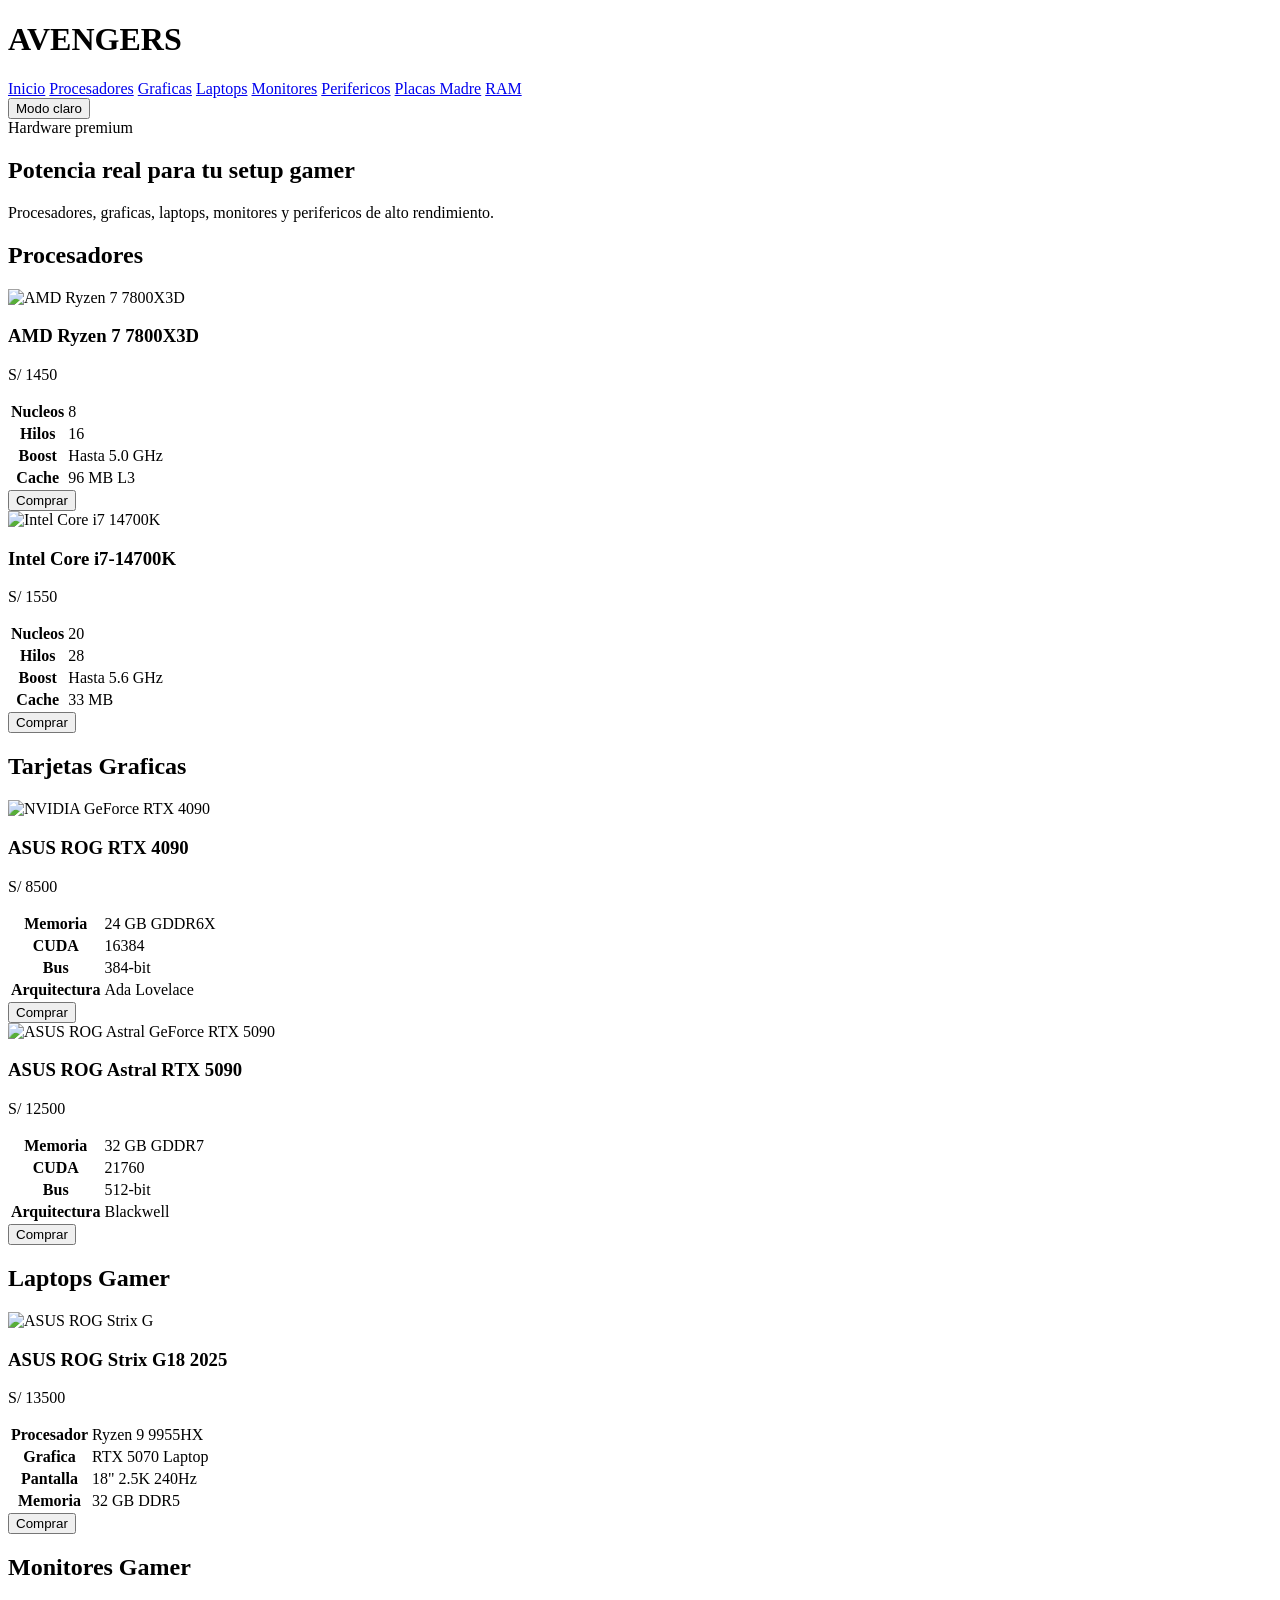
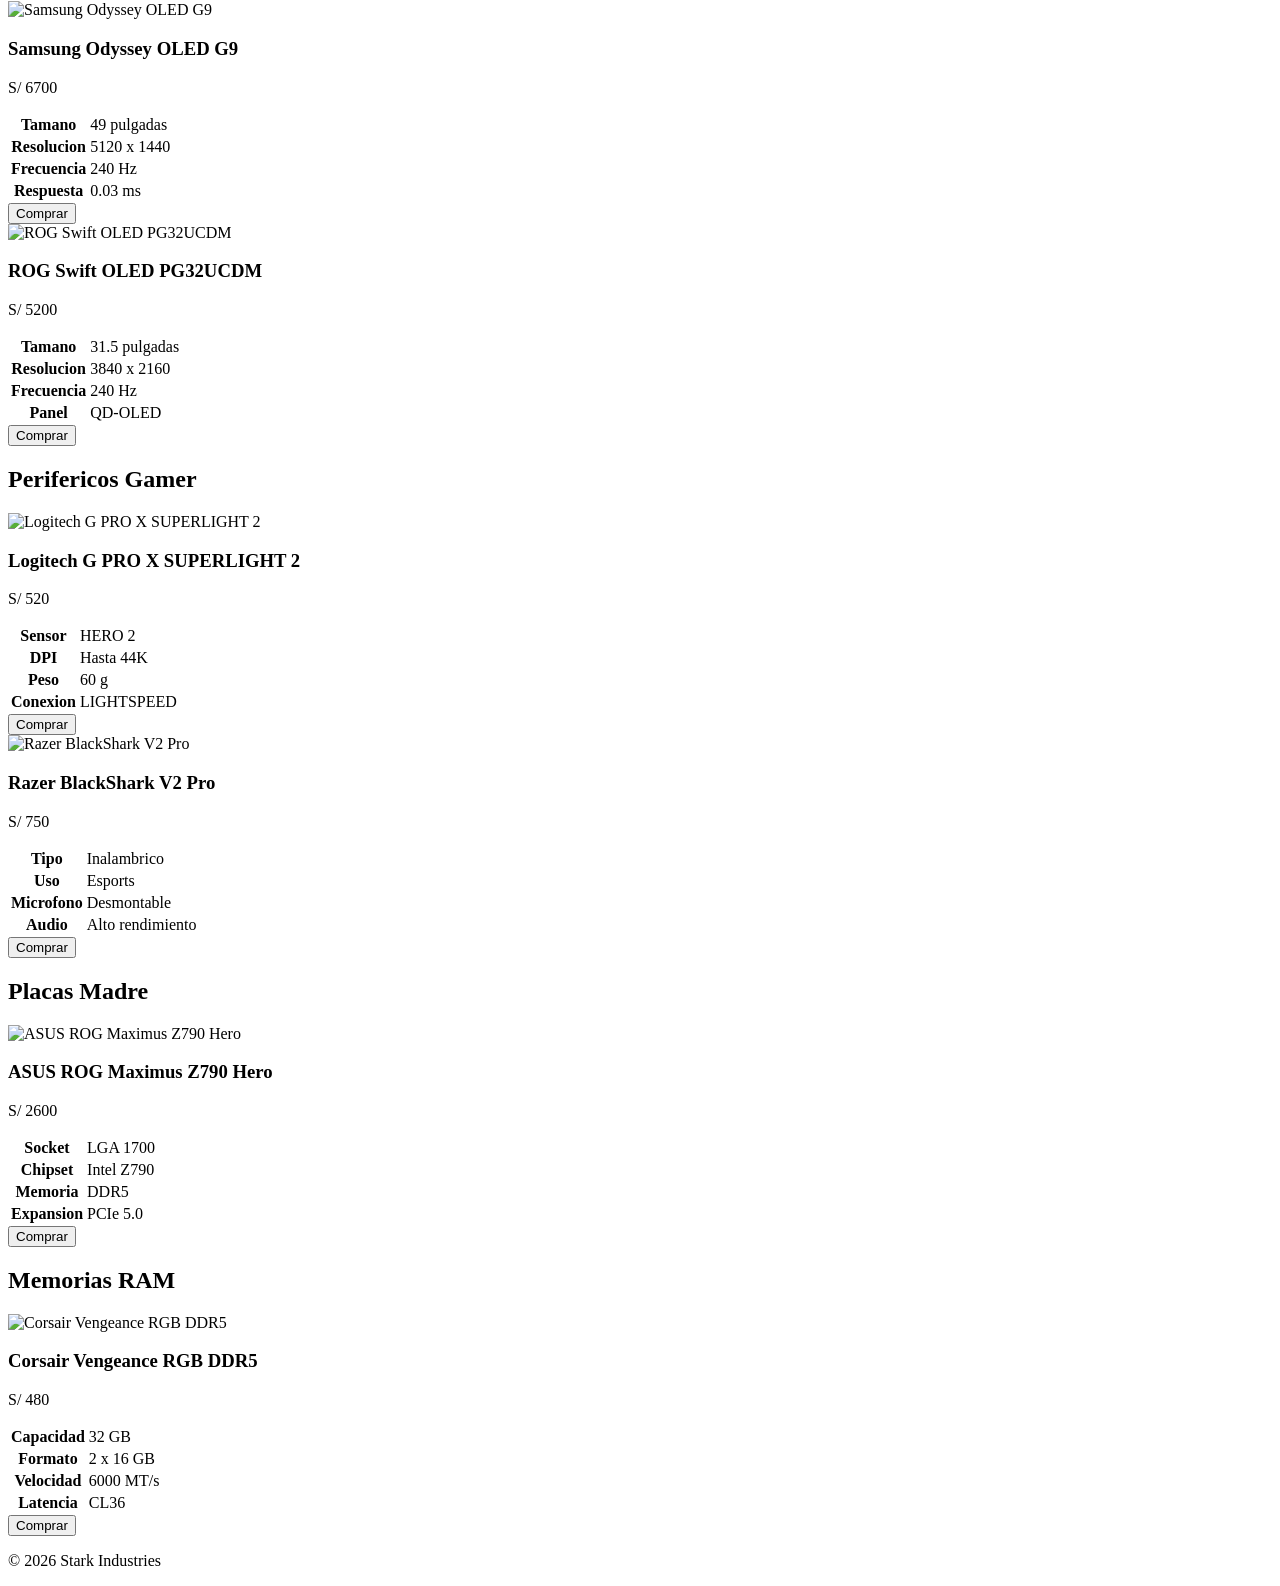
==== tienda.html @ 0baf9992 "Add files via upload" ====
<!DOCTYPE html>
<html lang="es">

<head>
    <meta charset="UTF-8">
    <title>Avengers Store</title>
    <meta name="viewport" content="width=device-width, initial-scale=1.0">

    <link href="https://fonts.googleapis.com/css2?family=Rajdhani:wght@400;500;600;700&display=swap" rel="stylesheet">
    <link rel="stylesheet" href="css/tienda.css">
</head>

<body>

    <header class="header" id="header">
        <h1>AVENGERS</h1>

        <nav class="navbar" aria-label="Menu principal">
            <a href="#inicio">Inicio</a>
            <a href="#procesadores">Procesadores</a>
            <a href="#graficas">Graficas</a>
            <a href="#laptops">Laptops</a>
            <a href="#monitores">Monitores</a>
            <a href="#perifericos">Perifericos</a>
            <a href="#placas">Placas Madre</a>
            <a href="#ram">RAM</a>
        </nav>

        <button id="modoToggle" class="modo-btn" type="button">Modo claro</button>
    </header>

    <section class="hero" id="inicio">
        <div class="hero-contenido">
            <span class="etiqueta">Hardware premium</span>
            <h2>Potencia real para tu setup gamer</h2>
            <p>Procesadores, graficas, laptops, monitores y perifericos de alto rendimiento.</p>
        </div>
    </section>

    <section class="productos" id="procesadores">
        <h2>Procesadores</h2>

        <div class="grid">

            <div class="card">
                <div class="img-container">
                    <img src="img/procesador1.png" alt="AMD Ryzen 7 7800X3D" loading="lazy">
                </div>

                <div class="card-info">
                    <h3>AMD Ryzen 7 7800X3D</h3>
                    <p class="precio">S/ 1450</p>

                    <table class="specs">
                        <tr>
                            <th>Nucleos</th>
                            <td>8</td>
                        </tr>
                        <tr>
                            <th>Hilos</th>
                            <td>16</td>
                        </tr>
                        <tr>
                            <th>Boost</th>
                            <td>Hasta 5.0 GHz</td>
                        </tr>
                        <tr>
                            <th>Cache</th>
                            <td>96 MB L3</td>
                        </tr>
                    </table>
                </div>

                <button type="button" onclick="comprar()">Comprar</button>
            </div>

            <div class="card">
                <div class="img-container">
                    <img src="https://megatech.pk/wp-content/uploads/2025/04/14700k.png" alt="Intel Core i7 14700K"
                        loading="lazy">
                </div>

                <div class="card-info">
                    <h3>Intel Core i7-14700K</h3>
                    <p class="precio">S/ 1550</p>

                    <table class="specs">
                        <tr>
                            <th>Nucleos</th>
                            <td>20</td>
                        </tr>
                        <tr>
                            <th>Hilos</th>
                            <td>28</td>
                        </tr>
                        <tr>
                            <th>Boost</th>
                            <td>Hasta 5.6 GHz</td>
                        </tr>
                        <tr>
                            <th>Cache</th>
                            <td>33 MB</td>
                        </tr>
                    </table>
                </div>

                <button type="button" onclick="comprar()">Comprar</button>
            </div>

        </div>
    </section>

    <section class="productos" id="graficas">
        <h2>Tarjetas Graficas</h2>

        <div class="grid">

            <div class="card">
                <div class="img-container">
                    <img src="https://dlcdnwebimgs.asus.com/files/media/FFD3278D-2D22-419A-8EA4-7D97CD90D4FE/v2/img/kv/pd.png"
                        alt="NVIDIA GeForce RTX 4090" loading="lazy">
                </div>

                <div class="card-info">
                    <h3>ASUS ROG RTX 4090</h3>
                    <p class="precio">S/ 8500</p>

                    <table class="specs">
                        <tr>
                            <th>Memoria</th>
                            <td>24 GB GDDR6X</td>
                        </tr>
                        <tr>
                            <th>CUDA</th>
                            <td>16384</td>
                        </tr>
                        <tr>
                            <th>Bus</th>
                            <td>384-bit</td>
                        </tr>
                        <tr>
                            <th>Arquitectura</th>
                            <td>Ada Lovelace</td>
                        </tr>
                    </table>
                </div>

                <button type="button" onclick="comprar()">Comprar</button>
            </div>

            <div class="card">
                <div class="img-container">
                    <img src="https://dlcdnwebimgs.asus.com/gain/128A96DB-DA90-4C45-A7A7-2A56F9F4F48A"
                        alt="ASUS ROG Astral GeForce RTX 5090" loading="lazy">
                </div>

                <div class="card-info">
                    <h3>ASUS ROG Astral RTX 5090</h3>
                    <p class="precio">S/ 12500</p>

                    <table class="specs">
                        <tr>
                            <th>Memoria</th>
                            <td>32 GB GDDR7</td>
                        </tr>
                        <tr>
                            <th>CUDA</th>
                            <td>21760</td>
                        </tr>
                        <tr>
                            <th>Bus</th>
                            <td>512-bit</td>
                        </tr>
                        <tr>
                            <th>Arquitectura</th>
                            <td>Blackwell</td>
                        </tr>
                    </table>
                </div>

                <button type="button" onclick="comprar()">Comprar</button>
            </div>

        </div>
    </section>

    <section class="productos" id="laptops">
        <h2>Laptops Gamer</h2>

        <div class="grid">

            <div class="card">
                <div class="img-container">
                    <img src="https://dlcdnwebimgs.asus.com/files/media/79716bcc-5027-40a8-99a2-56b7721a203f/v1/img/performance/rog-strix-g-16.png"
                        alt="ASUS ROG Strix G" loading="lazy">
                </div>

                <div class="card-info">
                    <h3>ASUS ROG Strix G18 2025</h3>
                    <p class="precio">S/ 13500</p>

                    <table class="specs">
                        <tr>
                            <th>Procesador</th>
                            <td>Ryzen 9 9955HX</td>
                        </tr>
                        <tr>
                            <th>Grafica</th>
                            <td>RTX 5070 Laptop</td>
                        </tr>
                        <tr>
                            <th>Pantalla</th>
                            <td>18" 2.5K 240Hz</td>
                        </tr>
                        <tr>
                            <th>Memoria</th>
                            <td>32 GB DDR5</td>
                        </tr>
                    </table>
                </div>

                <button type="button" onclick="comprar()">Comprar</button>
            </div>

        </div>
    </section>

    <section class="productos" id="monitores">
        <h2>Monitores Gamer</h2>

        <div class="grid">

            <div class="card">
                <div class="img-container">
                    <img src="https://images.samsung.com/is/image/samsung/p6pim/pe/ls49dg930slxpe/gallery/pe-odyssey-oled-g9-g93sd-ls49dg930slxpe-544448304?$1164_776_PNG$"
                        alt="Samsung Odyssey OLED G9" loading="lazy">
                </div>

                <div class="card-info">
                    <h3>Samsung Odyssey OLED G9</h3>
                    <p class="precio">S/ 6700</p>

                    <table class="specs">
                        <tr>
                            <th>Tamano</th>
                            <td>49 pulgadas</td>
                        </tr>
                        <tr>
                            <th>Resolucion</th>
                            <td>5120 x 1440</td>
                        </tr>
                        <tr>
                            <th>Frecuencia</th>
                            <td>240 Hz</td>
                        </tr>
                        <tr>
                            <th>Respuesta</th>
                            <td>0.03 ms</td>
                        </tr>
                    </table>
                </div>

                <button type="button" onclick="comprar()">Comprar</button>
            </div>

            <div class="card">
                <div class="img-container">
                    <img src="https://dlcdnwebimgs.asus.com/gain/5A4B62A0-F7B0-4417-B777-CBFD76A44889/w1000/h732"
                        alt="ROG Swift OLED PG32UCDM" loading="lazy">
                </div>

                <div class="card-info">
                    <h3>ROG Swift OLED PG32UCDM</h3>
                    <p class="precio">S/ 5200</p>

                    <table class="specs">
                        <tr>
                            <th>Tamano</th>
                            <td>31.5 pulgadas</td>
                        </tr>
                        <tr>
                            <th>Resolucion</th>
                            <td>3840 x 2160</td>
                        </tr>
                        <tr>
                            <th>Frecuencia</th>
                            <td>240 Hz</td>
                        </tr>
                        <tr>
                            <th>Panel</th>
                            <td>QD-OLED</td>
                        </tr>
                    </table>
                </div>

                <button type="button" onclick="comprar()">Comprar</button>
            </div>

        </div>
    </section>

    <section class="productos" id="perifericos">
        <h2>Perifericos Gamer</h2>

        <div class="grid">

            <div class="card">
                <div class="img-container">
                    <img src="https://pamas.com.pe/wp-content/uploads/2023/11/Pamas_GPXS2_P_1.png"
                        alt="Logitech G PRO X SUPERLIGHT 2" loading="lazy">
                </div>

                <div class="card-info">
                    <h3>Logitech G PRO X SUPERLIGHT 2</h3>
                    <p class="precio">S/ 520</p>

                    <table class="specs">
                        <tr>
                            <th>Sensor</th>
                            <td>HERO 2</td>
                        </tr>
                        <tr>
                            <th>DPI</th>
                            <td>Hasta 44K</td>
                        </tr>
                        <tr>
                            <th>Peso</th>
                            <td>60 g</td>
                        </tr>
                        <tr>
                            <th>Conexion</th>
                            <td>LIGHTSPEED</td>
                        </tr>
                    </table>
                </div>

                <button type="button" onclick="comprar()">Comprar</button>
            </div>

            <div class="card">
                <div class="img-container">
                    <img src="https://dl.razerzone.com/src/3811/3811-1-en-v2.png" alt="Razer BlackShark V2 Pro"
                        loading="lazy">
                </div>

                <div class="card-info">
                    <h3>Razer BlackShark V2 Pro</h3>
                    <p class="precio">S/ 750</p>

                    <table class="specs">
                        <tr>
                            <th>Tipo</th>
                            <td>Inalambrico</td>
                        </tr>
                        <tr>
                            <th>Uso</th>
                            <td>Esports</td>
                        </tr>
                        <tr>
                            <th>Microfono</th>
                            <td>Desmontable</td>
                        </tr>
                        <tr>
                            <th>Audio</th>
                            <td>Alto rendimiento</td>
                        </tr>
                    </table>
                </div>

                <button type="button" onclick="comprar()">Comprar</button>
            </div>

        </div>
    </section>

    <section class="productos" id="placas">
        <h2>Placas Madre</h2>

        <div class="grid">

            <div class="card">
                <div class="img-container">
                    <img src="https://dlcdnwebimgs.asus.com/files/media/29C004F7-7B1F-4EBF-9099-7168B520A0EE/v1/img/kv/pd.png"
                        alt="ASUS ROG Maximus Z790 Hero" loading="lazy">
                </div>

                <div class="card-info">
                    <h3>ASUS ROG Maximus Z790 Hero</h3>
                    <p class="precio">S/ 2600</p>

                    <table class="specs">
                        <tr>
                            <th>Socket</th>
                            <td>LGA 1700</td>
                        </tr>
                        <tr>
                            <th>Chipset</th>
                            <td>Intel Z790</td>
                        </tr>
                        <tr>
                            <th>Memoria</th>
                            <td>DDR5</td>
                        </tr>
                        <tr>
                            <th>Expansion</th>
                            <td>PCIe 5.0</td>
                        </tr>
                    </table>
                </div>

                <button type="button" onclick="comprar()">Comprar</button>
            </div>

        </div>
    </section>

    <section class="productos" id="ram">
        <h2>Memorias RAM</h2>

        <div class="grid">

            <div class="card">
                <div class="img-container">
                    <img src="https://assets.corsair.com/image/upload/c_pad%2Cq_85%2Ch_1100%2Cw_1100%2Cf_auto/products/Memory/vengeance-rgb-amd-ddr5-blk-config/Gallery/Vengeance-RGB-DDR5-2UP-32GB-GRAY_01.webp"
                        alt="Corsair Vengeance RGB DDR5" loading="lazy">
                </div>

                <div class="card-info">
                    <h3>Corsair Vengeance RGB DDR5</h3>
                    <p class="precio">S/ 480</p>

                    <table class="specs">
                        <tr>
                            <th>Capacidad</th>
                            <td>32 GB</td>
                        </tr>
                        <tr>
                            <th>Formato</th>
                            <td>2 x 16 GB</td>
                        </tr>
                        <tr>
                            <th>Velocidad</th>
                            <td>6000 MT/s</td>
                        </tr>
                        <tr>
                            <th>Latencia</th>
                            <td>CL36</td>
                        </tr>
                    </table>
                </div>

                <button type="button" onclick="comprar()">Comprar</button>
            </div>

        </div>
    </section>

    <footer class="footer">
        <p>© 2026 Stark Industries</p>
    </footer>


    <script src="js/tienda.js"></script>

</body>

</html>
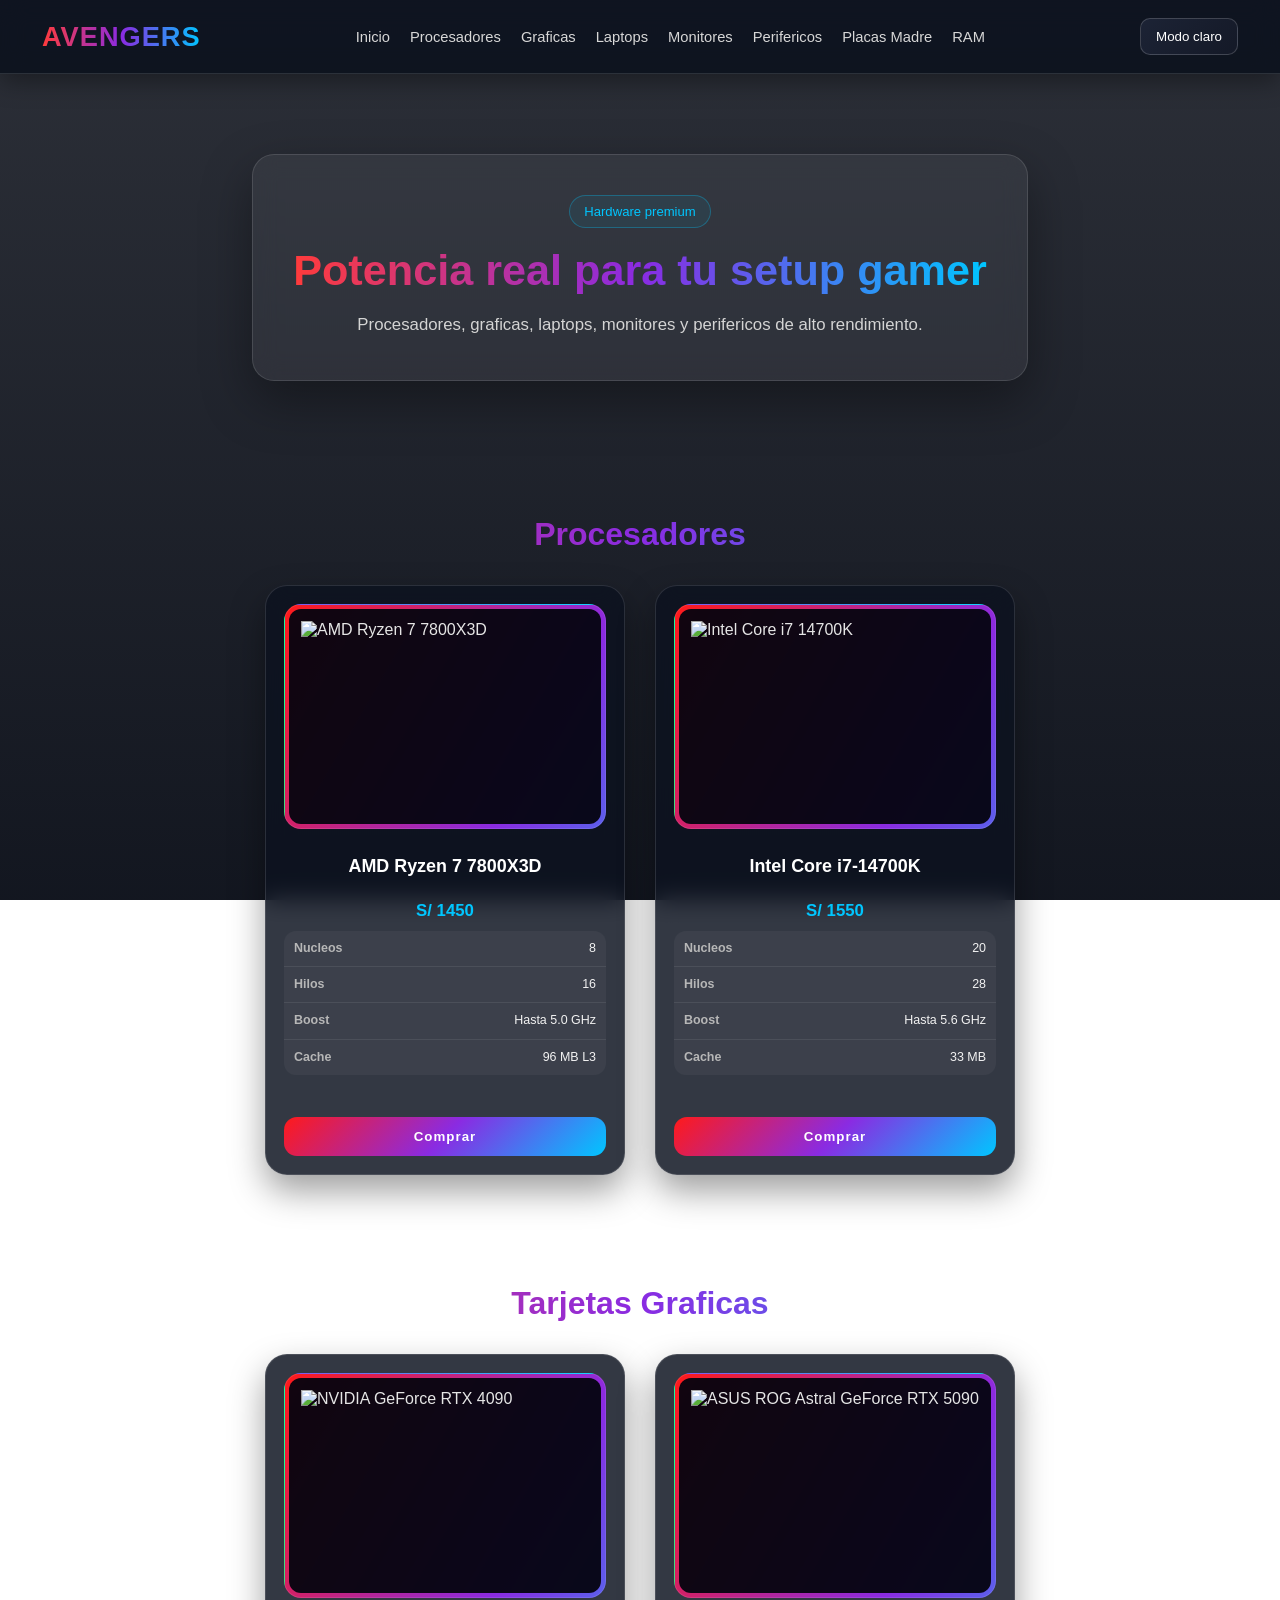
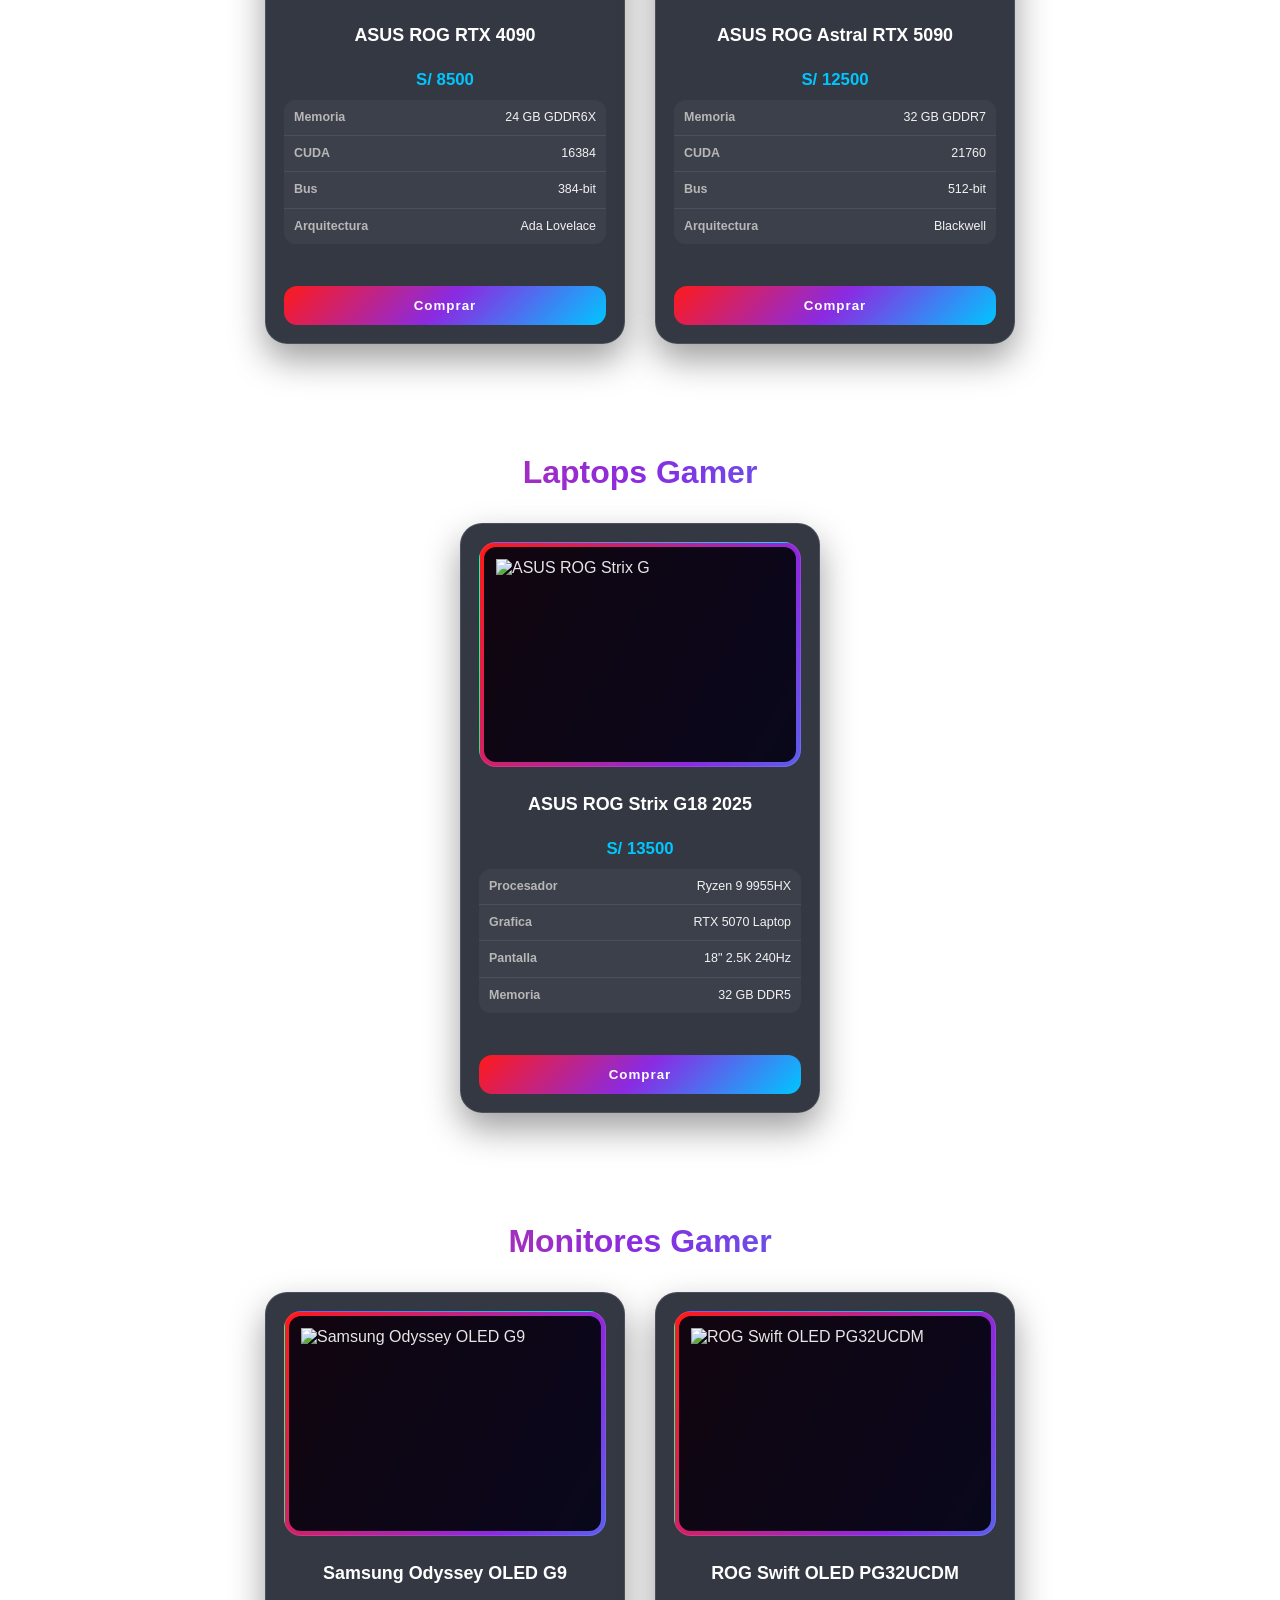
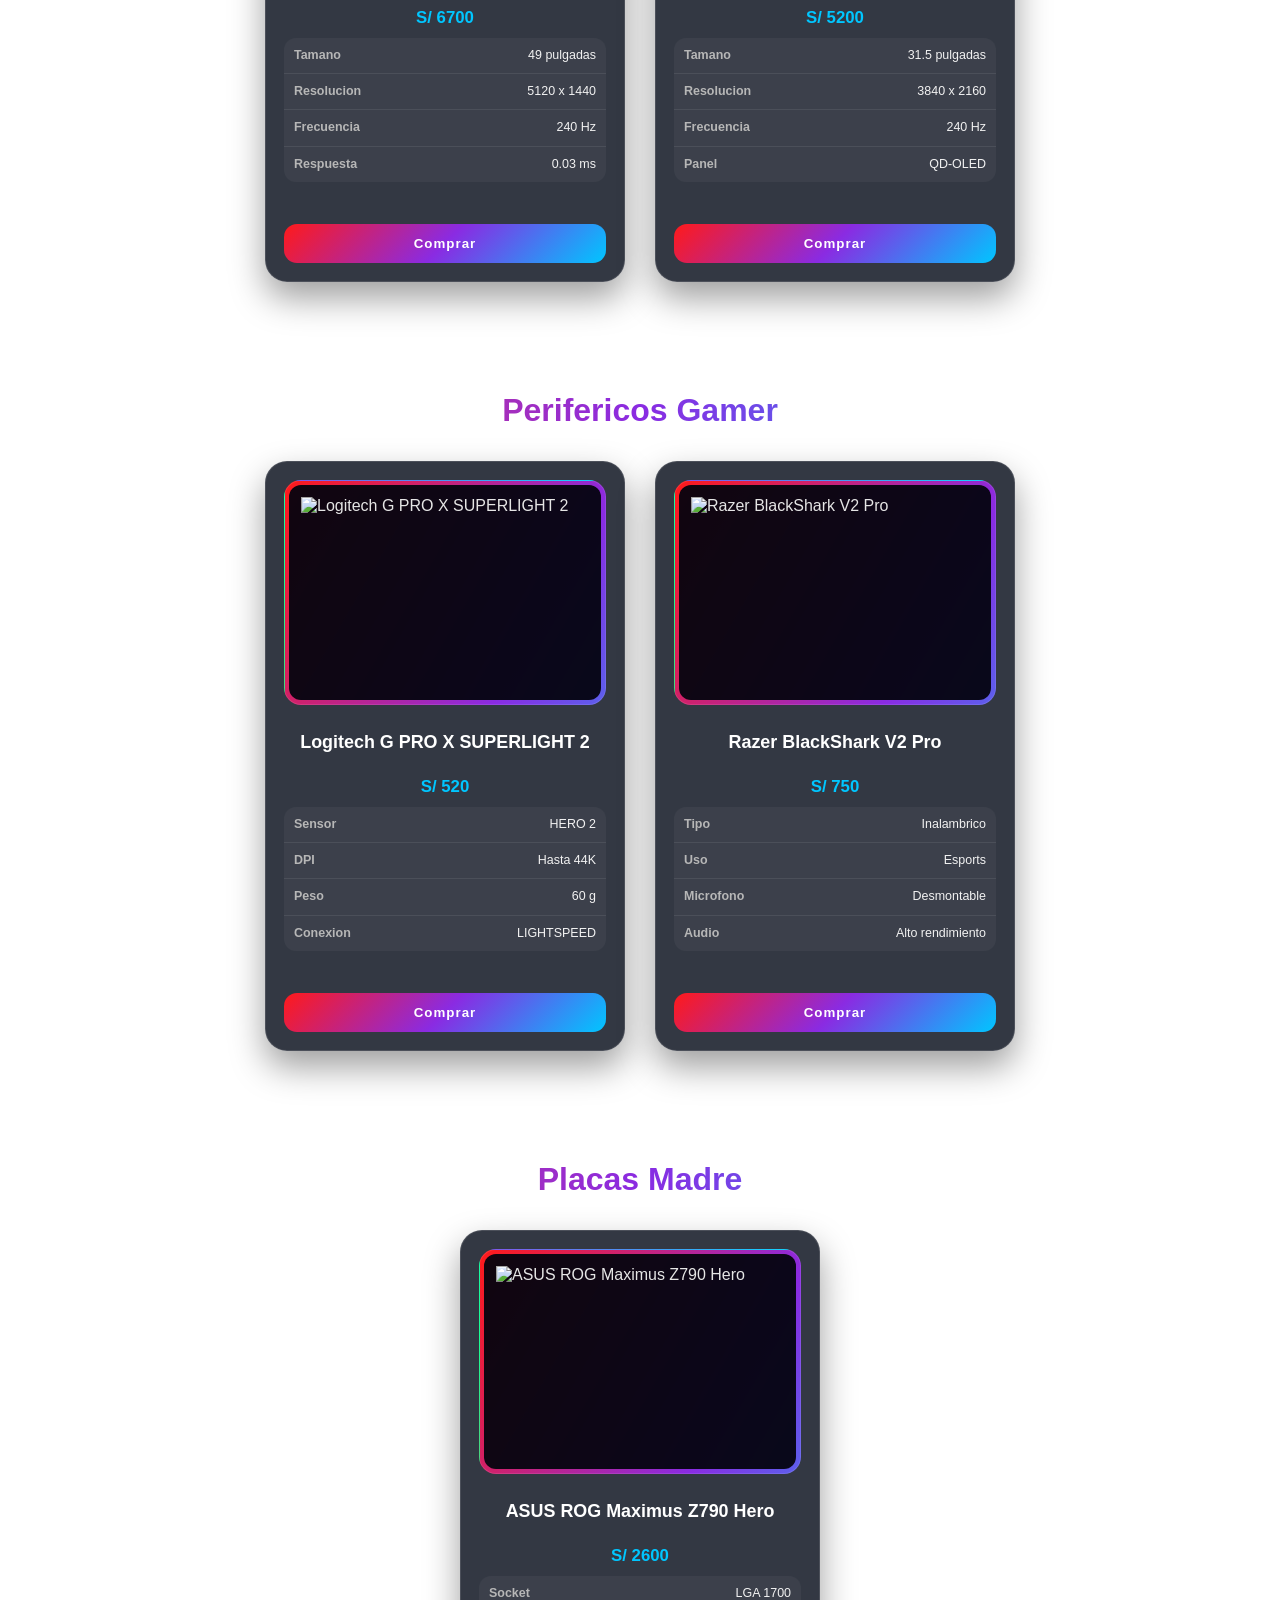
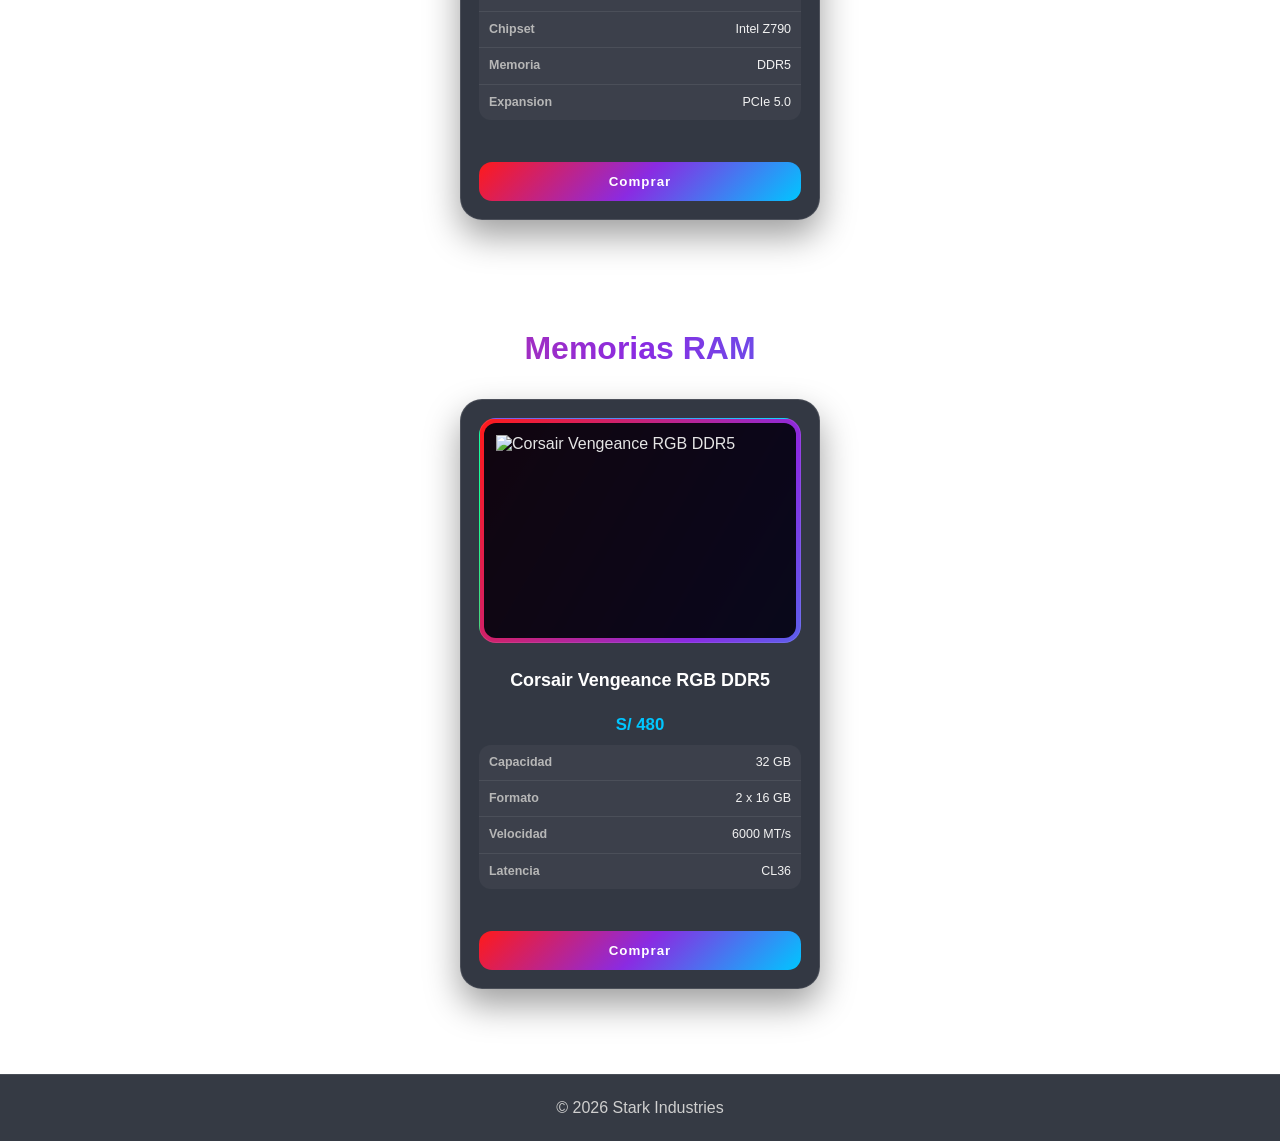
==== commit ae8c2a04: "Update tienda.html" ====
--- a/tienda.html
+++ b/tienda.html
@@ -7,7 +7,7 @@
     <meta name="viewport" content="width=device-width, initial-scale=1.0">
 
     <link href="https://fonts.googleapis.com/css2?family=Rajdhani:wght@400;500;600;700&display=swap" rel="stylesheet">
-    <link rel="stylesheet" href="css/tienda.css">
+    <link rel="stylesheet" href="tienda.css">
 </head>
 
 <body>
@@ -460,8 +460,8 @@
     </footer>
 
 
-    <script src="js/tienda.js"></script>
+    <script src="tienda.js"></script>
 
 </body>
 
-</html>+</html>
--- a/tienda.css
+++ b/tienda.css
@@ -0,0 +1,577 @@
+* {
+    margin: 0;
+    padding: 0;
+    box-sizing: border-box;
+    font-family: 'Orbitron', 'Segoe UI', sans-serif;
+}
+
+html {
+    scroll-behavior: smooth;
+    scroll-padding-top: 95px;
+}
+
+body {
+    min-height: 100vh;
+    color: #e5e5e5;
+
+    background:
+        linear-gradient(rgba(4, 8, 18, 0.84), rgba(4, 8, 18, 0.94)),
+        url("https://images.unsplash.com/photo-1550745165-9bc0b252726f?auto=format&fit=crop&w=1800&q=80");
+
+    background-size: cover;
+    background-position: center;
+    background-attachment: fixed;
+}
+
+/* HEADER */
+.header {
+    width: 100%;
+    display: flex;
+    justify-content: space-between;
+    align-items: center;
+    gap: 20px;
+
+    padding: 18px 42px;
+
+    background: rgba(9, 15, 28, 0.82);
+    backdrop-filter: blur(12px);
+    -webkit-backdrop-filter: blur(12px);
+
+    border-bottom: 1px solid rgba(255, 255, 255, 0.12);
+
+    box-shadow: 0 8px 25px rgba(0, 0, 0, 0.35);
+
+    position: sticky;
+    top: 0;
+    z-index: 100;
+
+    transition: 0.3s ease;
+}
+
+.header.scrolled {
+    padding: 13px 42px;
+    background: rgba(6, 10, 20, 0.95);
+    box-shadow: 0 12px 35px rgba(0, 0, 0, 0.55);
+}
+
+.header h1 {
+    font-size: 1.7rem;
+    letter-spacing: 1px;
+
+    background: linear-gradient(90deg, #ff3b3b, #8a2be2, #00c6ff);
+    -webkit-background-clip: text;
+    background-clip: text;
+    color: transparent;
+
+    white-space: nowrap;
+}
+
+.header nav {
+    display: flex;
+    align-items: center;
+    gap: 20px;
+}
+
+.header nav a {
+    text-decoration: none;
+    color: #d7d7d7;
+    font-size: 0.92rem;
+    transition: color 0.25s, opacity 0.25s, transform 0.25s;
+}
+
+.header nav a:hover {
+    color: #00c6ff;
+}
+
+/* =============================================
+   :not(:hover)
+   ============================================= */
+.header nav:has(a:hover) a:not(:hover) {
+    opacity: 0.35;
+    transform: scale(0.94);
+    color: #888;
+}
+
+
+.modo-btn {
+    background: linear-gradient(135deg, #1c2335, #141927);
+    border: 1px solid rgba(255, 255, 255, 0.18);
+    padding: 10px 15px;
+    border-radius: 10px;
+    color: white;
+    cursor: pointer;
+    transition: 0.25s;
+}
+
+.modo-btn:hover {
+    transform: translateY(-2px);
+    box-shadow: 0 0 10px rgba(0, 198, 255, 0.22);
+}
+
+
+.hero {
+    min-height: 380px;
+    display: flex;
+    align-items: center;
+    justify-content: center;
+    text-align: center;
+    padding: 80px 20px;
+}
+
+.hero-contenido {
+    max-width: 850px;
+    padding: 40px;
+
+    background: rgba(255, 255, 255, 0.06);
+    backdrop-filter: blur(12px);
+    -webkit-backdrop-filter: blur(12px);
+
+    border: 1px solid rgba(255, 255, 255, 0.12);
+    border-radius: 22px;
+
+    box-shadow: 0 20px 50px rgba(0, 0, 0, 0.35);
+
+    animation: fadeUp 1s ease;
+}
+
+.etiqueta {
+    display: inline-block;
+    margin-bottom: 18px;
+    padding: 8px 14px;
+
+    border-radius: 999px;
+    border: 1px solid rgba(0, 198, 255, 0.3);
+
+    color: #00c6ff;
+    font-size: 0.82rem;
+    background: rgba(0, 198, 255, 0.07);
+}
+
+.hero h2 {
+    font-size: 2.7rem;
+    margin-bottom: 16px;
+
+    background: linear-gradient(90deg, #ff3b3b, #8a2be2, #00c6ff);
+    -webkit-background-clip: text;
+    background-clip: text;
+    color: transparent;
+}
+
+.hero p {
+    font-size: 1.05rem;
+    line-height: 1.7;
+    color: #d4d4d4;
+}
+
+/* SECCIONES */
+
+.productos {
+    padding: 55px 42px;
+    scroll-margin-top: 95px;
+}
+
+.productos h2 {
+    font-size: 2rem;
+    margin-bottom: 32px;
+    text-align: center;
+
+    background: linear-gradient(90deg, #ff3b3b, #8a2be2, #00c6ff);
+    -webkit-background-clip: text;
+    background-clip: text;
+    color: transparent;
+}
+
+/* GRID */
+.grid {
+    display: grid;
+    grid-template-columns: repeat(auto-fit, minmax(320px, 360px));
+    gap: 30px;
+    justify-content: center;
+    align-items: stretch;
+}
+
+/* CARD */
+
+.card {
+    height: 590px;
+    width: 100%;
+
+    background: rgba(12, 18, 32, 0.84);
+    backdrop-filter: blur(12px);
+    -webkit-backdrop-filter: blur(12px);
+
+    border: 1px solid rgba(255, 255, 255, 0.12);
+    border-radius: 22px;
+
+    padding: 18px;
+
+    display: flex;
+    flex-direction: column;
+    gap: 14px;
+
+    box-shadow: 0 16px 35px rgba(0, 0, 0, 0.38);
+    transition: transform 0.3s ease, border-color 0.3s ease,
+                box-shadow 0.3s ease, opacity 0.3s ease, filter 0.3s ease;
+    overflow: hidden;
+}
+
+.card:hover {
+    transform: translateY(-6px);
+    border-color: rgba(0, 198, 255, 0.3);
+    box-shadow: 0 22px 45px rgba(0, 0, 0, 0.5);
+}
+
+/* =============================================
+   :not(:hover)
+   ============================================= */
+.grid:has(.card:hover) .card:not(:hover) {
+    opacity: 0.45;
+    filter: brightness(0.55) saturate(0.4);
+    transform: scale(0.97);
+    border-color: rgba(255, 255, 255, 0.05);
+    box-shadow: none;
+}
+
+
+/* CONTENEDOR DE IMAGEN */
+
+.img-container {
+    width: 100%;
+    height: 225px;
+
+    display: flex;
+    align-items: center;
+    justify-content: center;
+
+    position: relative;
+    overflow: hidden;
+
+    border-radius: 17px;
+    padding: 4px;
+
+    background: linear-gradient(120deg,
+            #ff1a1a,
+            #8a2be2,
+            #00c6ff,
+            #00ff88,
+            #ff1a1a);
+    background-size: 300% 300%;
+
+    border: 1px solid rgba(255, 255, 255, 0.1);
+
+    animation: bordeRGB 4s linear infinite;
+    transition: 0.3s ease;
+}
+
+/* IMAGEN COMPLETA */
+
+.img-container img {
+    width: 100%;
+    height: 100%;
+
+    object-fit: contain;
+    object-position: center;
+
+    display: block;
+    padding: 12px;
+
+    border-radius: 12px;
+    background: rgba(5, 5, 15, 0.95);
+
+    transition: transform 0.3s ease, filter 0.3s ease;
+}
+
+.img-container:hover {
+    box-shadow:
+        0 0 15px rgba(255, 26, 26, 0.35),
+        0 0 25px rgba(0, 198, 255, 0.35),
+        0 0 35px rgba(138, 43, 226, 0.3);
+}
+
+.img-container:hover img {
+    transform: scale(1.05);
+    filter: drop-shadow(0 0 12px rgba(0, 198, 255, 0.5));
+}
+
+/* INFORMACION */
+
+.card-info {
+    display: flex;
+    flex-direction: column;
+    gap: 10px;
+}
+
+.card h3 {
+    font-size: 1.12rem;
+    line-height: 1.4;
+    color: #ffffff;
+    min-height: 48px;
+
+    display: flex;
+    align-items: center;
+    justify-content: center;
+    text-align: center;
+}
+
+.precio {
+    font-size: 1.05rem;
+    font-weight: 600;
+    color: #00c6ff;
+    text-align: center;
+}
+
+/* TABLA */
+.specs {
+    width: 100%;
+    border-collapse: collapse;
+    overflow: hidden;
+
+    background: rgba(255, 255, 255, 0.045);
+    border-radius: 12px;
+}
+
+.specs tr {
+    border-bottom: 1px solid rgba(255, 255, 255, 0.08);
+    transition: background 0.2s ease, opacity 0.2s ease;
+    cursor: default;
+}
+
+.specs tr:last-child {
+    border-bottom: none;
+}
+
+.specs th,
+.specs td {
+    padding: 9px 10px;
+    font-size: 0.78rem;
+    line-height: 1.4;
+}
+
+.specs th {
+    width: 38%;
+    text-align: left;
+    color: #b7b7b7;
+    font-weight: 600;
+}
+
+.specs td {
+    text-align: right;
+    color: #f2f2f2;
+}
+
+/* =============================================
+   :not(:hover) — SPECS TABLE: la fila hoverada
+   se ilumina; las demás se apagan sutilmente
+   ============================================= */
+.specs:has(tr:hover) tr:not(:hover) {
+    opacity: 0.4;
+    background: transparent;
+}
+
+.specs tr:hover {
+    background: rgba(0, 198, 255, 0.08);
+}
+
+.specs tr:hover th {
+    color: #00c6ff;
+}
+
+.specs tr:hover td {
+    color: #ffffff;
+}
+
+
+/* BOTON */
+.card button {
+    margin-top: auto;
+    width: 100%;
+    padding: 12px 20px;
+
+    background: linear-gradient(135deg, #ff1a1a, #8a2be2, #00c6ff);
+    border: none;
+    border-radius: 13px;
+
+    color: white;
+    cursor: pointer;
+    font-weight: 600;
+    letter-spacing: 1px;
+
+    transition: transform 0.25s, box-shadow 0.25s, opacity 0.25s, filter 0.25s;
+}
+
+.card button:hover {
+    transform: translateY(-2px);
+    box-shadow: 0 0 12px rgba(0, 198, 255, 0.3);
+}
+
+/* =============================================
+   :not(:hover)
+   ============================================= */
+.grid:has(button:hover) button:not(:hover) {
+    opacity: 0.5;
+    filter: saturate(0.3) brightness(0.7);
+}
+
+/* FOOTER */
+.footer {
+    margin-top: 30px;
+    padding: 24px;
+    text-align: center;
+
+    background: rgba(9, 15, 28, 0.82);
+    backdrop-filter: blur(10px);
+    -webkit-backdrop-filter: blur(10px);
+
+    border-top: 1px solid rgba(255, 255, 255, 0.1);
+    color: #cfcfcf;
+}
+
+/* ANIMACIONES */
+@keyframes fadeUp {
+    from {
+        opacity: 0;
+        transform: translateY(25px);
+    }
+
+    to {
+        opacity: 1;
+        transform: translateY(0);
+    }
+}
+
+@keyframes bordeRGB {
+    0% {
+        background-position: 0% 50%;
+    }
+
+    50% {
+        background-position: 100% 50%;
+    }
+
+    100% {
+        background-position: 0% 50%;
+    }
+}
+
+/* MODO CLARO */
+body.light {
+    color: #111;
+
+    background:
+        linear-gradient(rgba(245, 247, 255, 0.86), rgba(235, 238, 245, 0.94)),
+        url("https://images.unsplash.com/photo-1550745165-9bc0b252726f?auto=format&fit=crop&w=1800&q=80");
+
+    background-size: cover;
+    background-position: center;
+    background-attachment: fixed;
+}
+
+body.light .header,
+body.light .footer {
+    background: rgba(255, 255, 255, 0.86);
+    border-color: rgba(0, 0, 0, 0.08);
+}
+
+body.light .header.scrolled {
+    background: rgba(255, 255, 255, 0.96);
+}
+
+body.light .header nav a {
+    color: #111;
+}
+
+body.light .hero-contenido,
+body.light .card {
+    background: rgba(255, 255, 255, 0.84);
+    border-color: rgba(0, 0, 0, 0.08);
+}
+
+body.light .hero p {
+    color: #222;
+}
+
+body.light .card h3 {
+    color: #111;
+}
+
+body.light .img-container img {
+    background: rgba(255, 255, 255, 0.95);
+}
+
+body.light .specs {
+    background: rgba(0, 0, 0, 0.045);
+}
+
+body.light .specs tr {
+    border-bottom: 1px solid rgba(0, 0, 0, 0.08);
+}
+
+body.light .specs th {
+    color: #333;
+}
+
+body.light .specs td {
+    color: #111;
+}
+
+body.light .footer {
+    color: #111;
+}
+
+body.light .modo-btn {
+    background: #111827;
+    color: white;
+}
+
+/* RESPONSIVE */
+@media(max-width: 900px) {
+    .header {
+        flex-direction: column;
+        padding: 20px;
+    }
+
+    .header.scrolled {
+        padding: 16px 20px;
+    }
+
+    .header nav {
+        flex-wrap: wrap;
+        justify-content: center;
+        gap: 14px;
+    }
+
+    .hero h2 {
+        font-size: 2.1rem;
+    }
+
+    .hero-contenido {
+        padding: 30px 24px;
+    }
+}
+
+@media(max-width: 600px) {
+    .productos {
+        padding: 42px 20px;
+    }
+
+    .grid {
+        grid-template-columns: 1fr;
+    }
+
+    .card {
+        height: auto;
+        min-height: 590px;
+    }
+
+    .img-container {
+        height: 220px;
+    }
+
+    .header h1 {
+        font-size: 1.45rem;
+    }
+
+    .header nav a {
+        font-size: 0.85rem;
+    }
+}
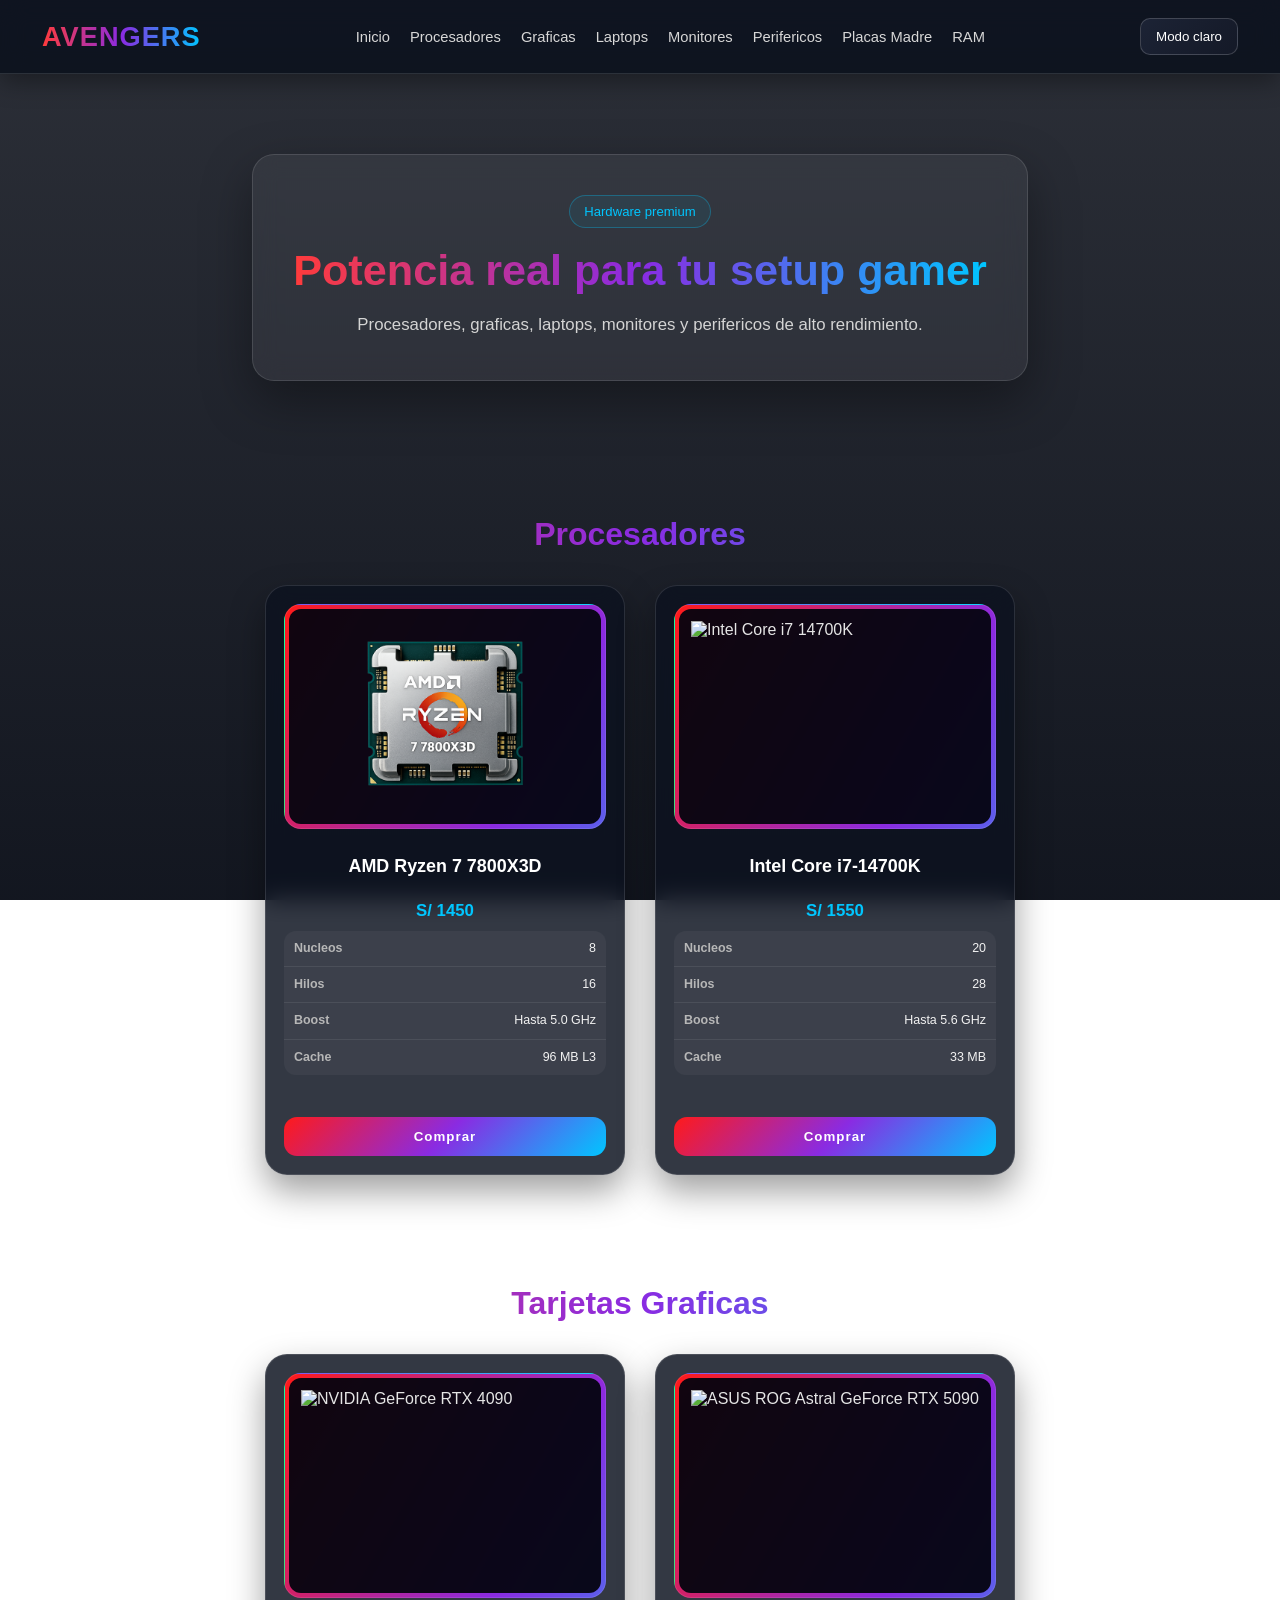
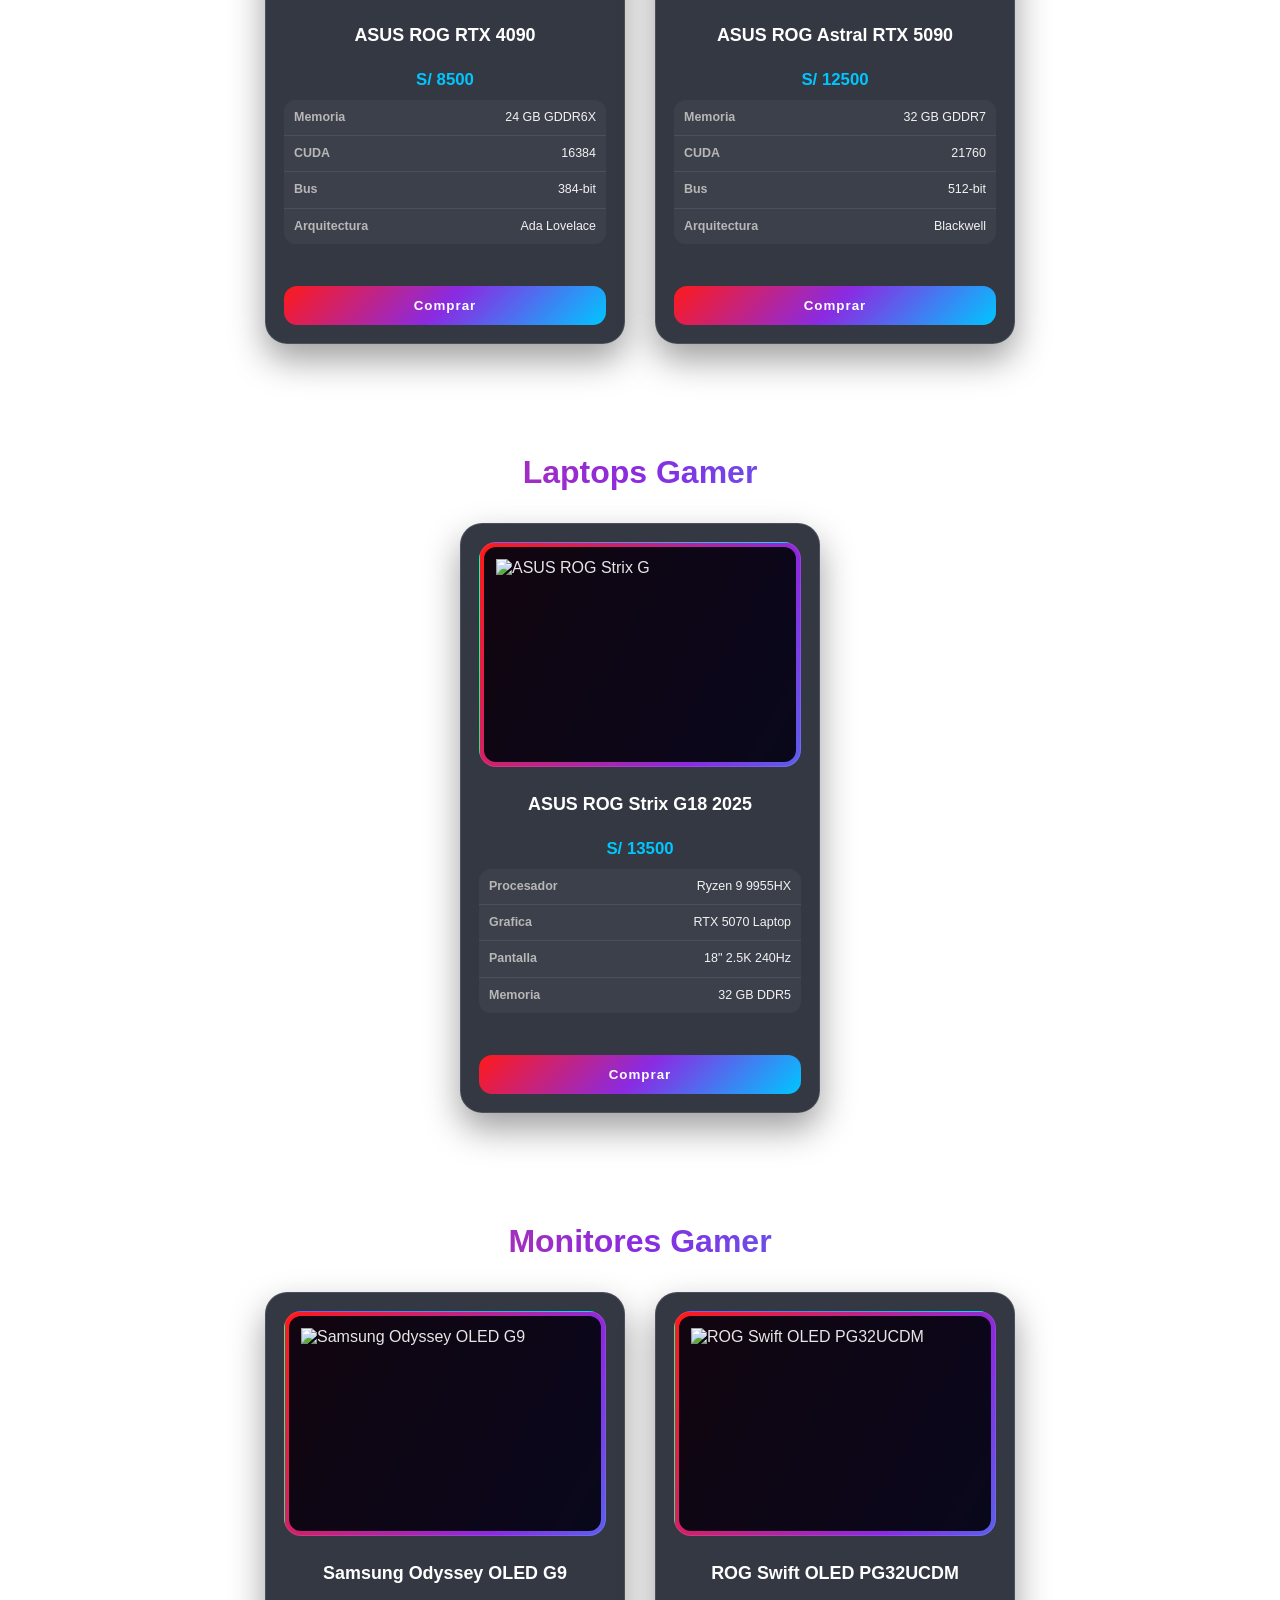
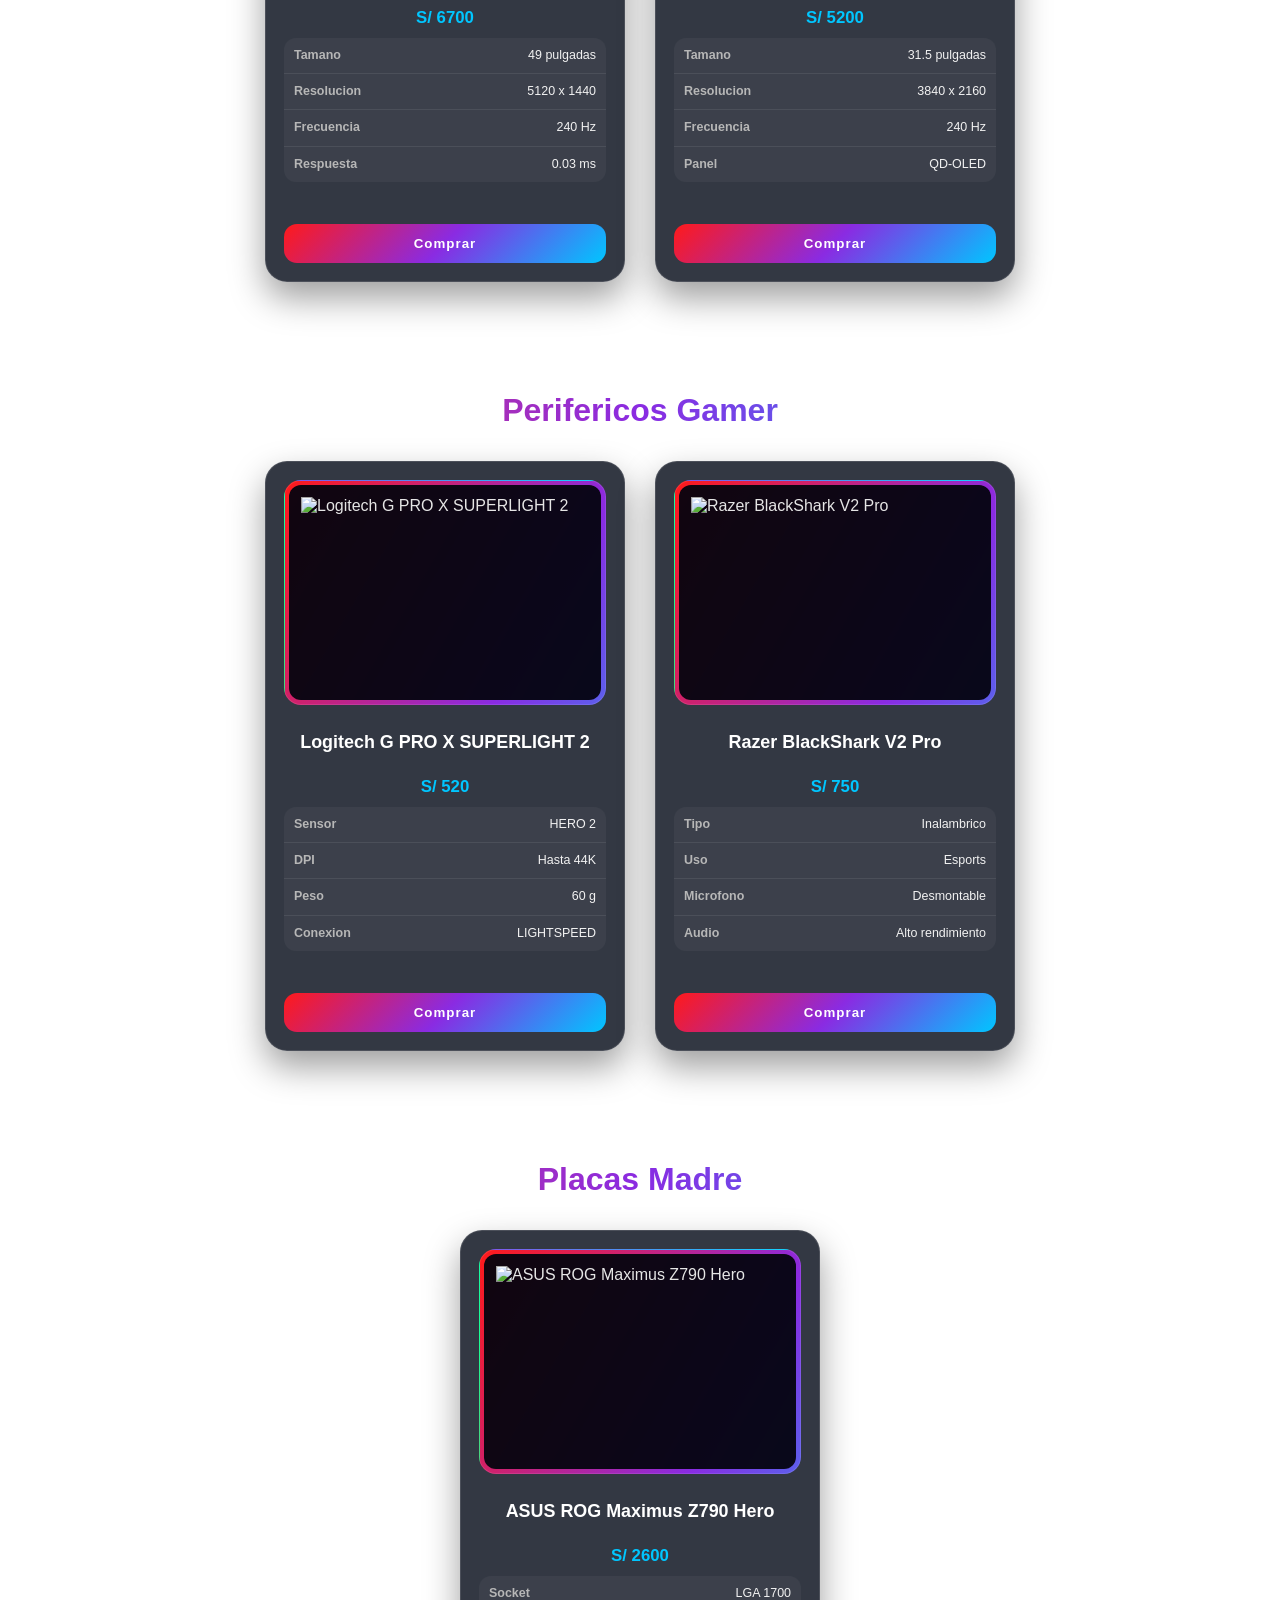
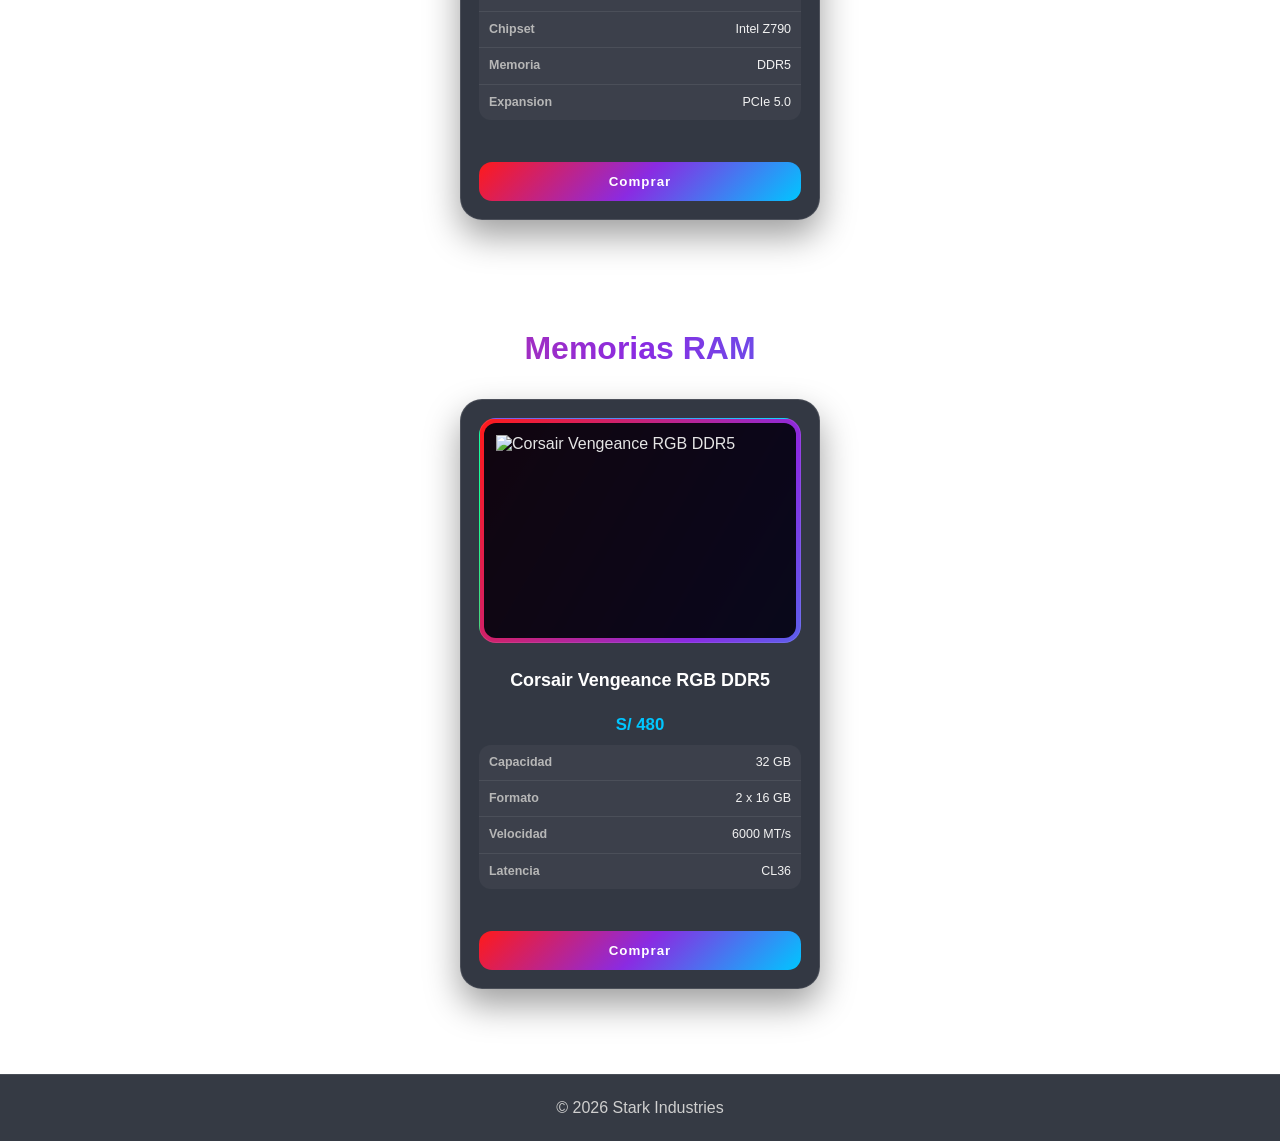
==== commit da38c210: "Update tienda.html" ====
--- a/tienda.html
+++ b/tienda.html
@@ -44,7 +44,7 @@
 
             <div class="card">
                 <div class="img-container">
-                    <img src="img/procesador1.png" alt="AMD Ryzen 7 7800X3D" loading="lazy">
+                    <img src="procesador1.png" alt="AMD Ryzen 7 7800X3D" loading="lazy">
                 </div>
 
                 <div class="card-info">
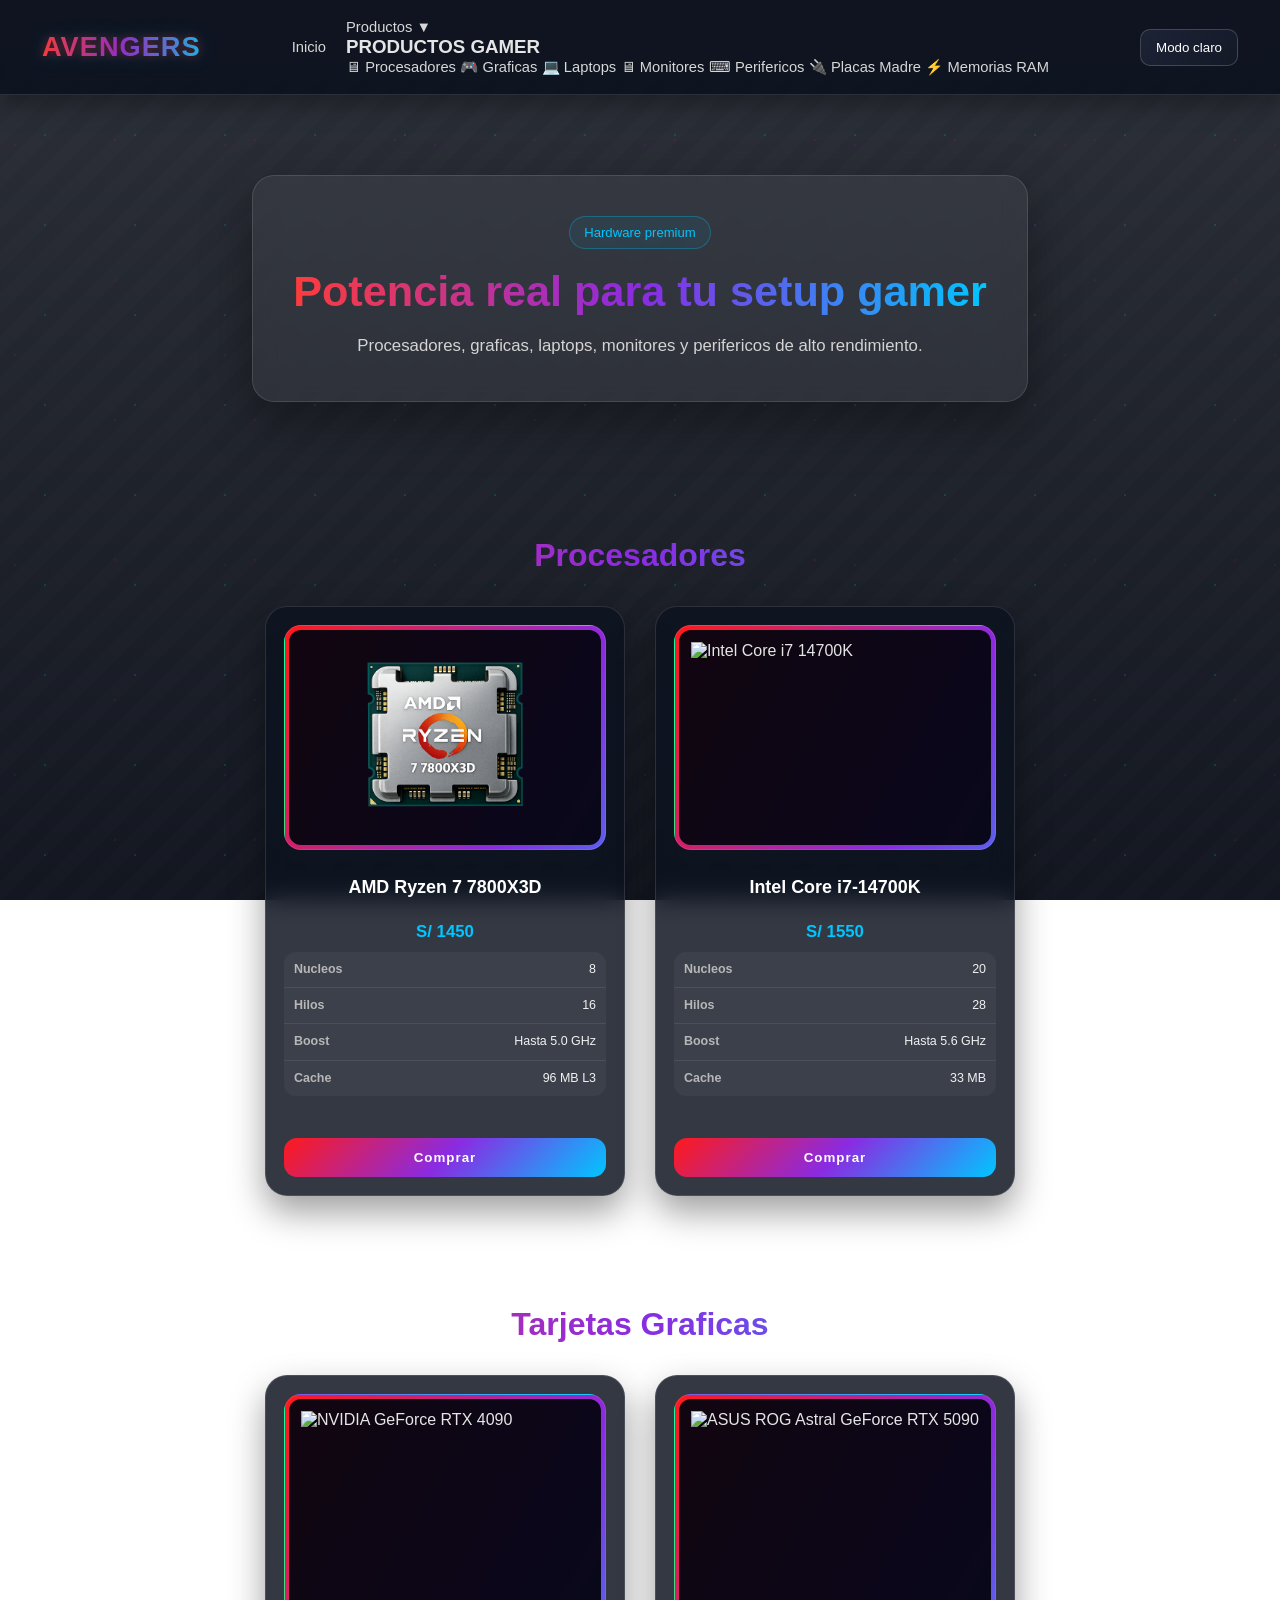
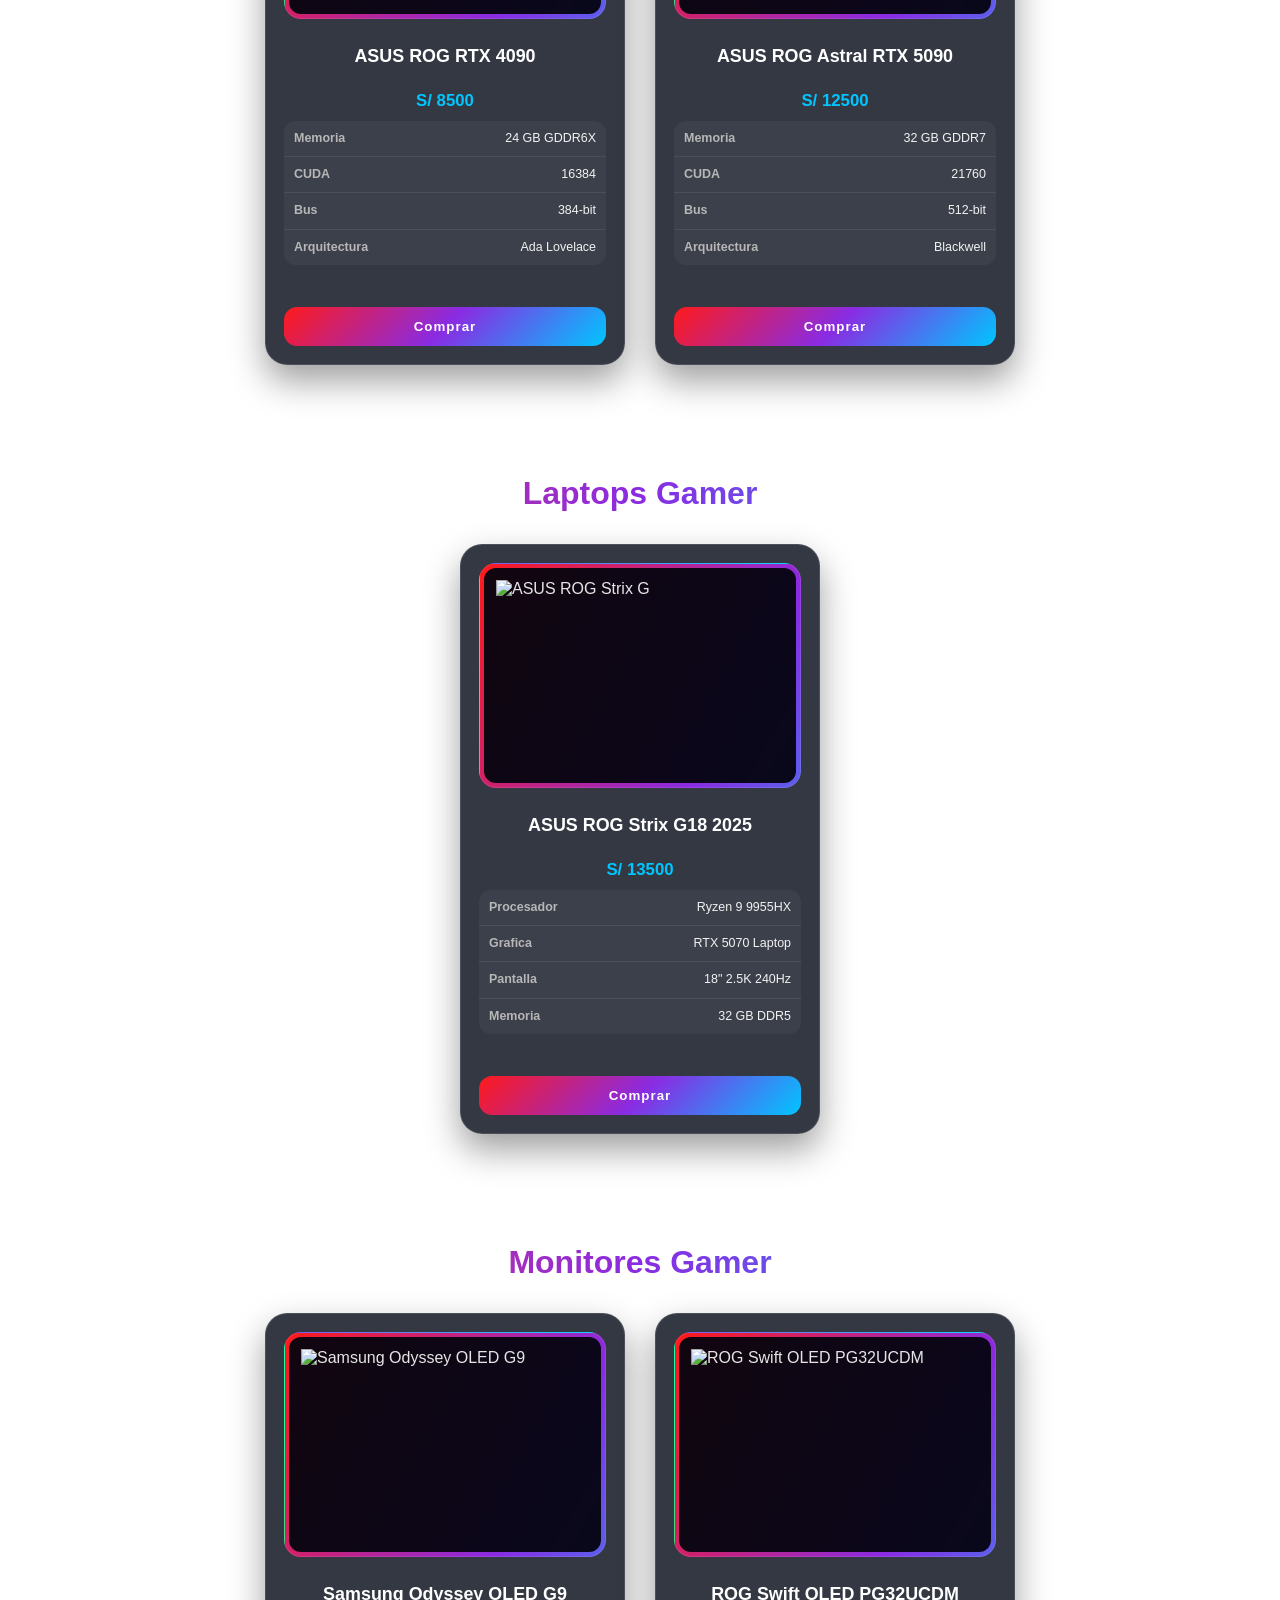
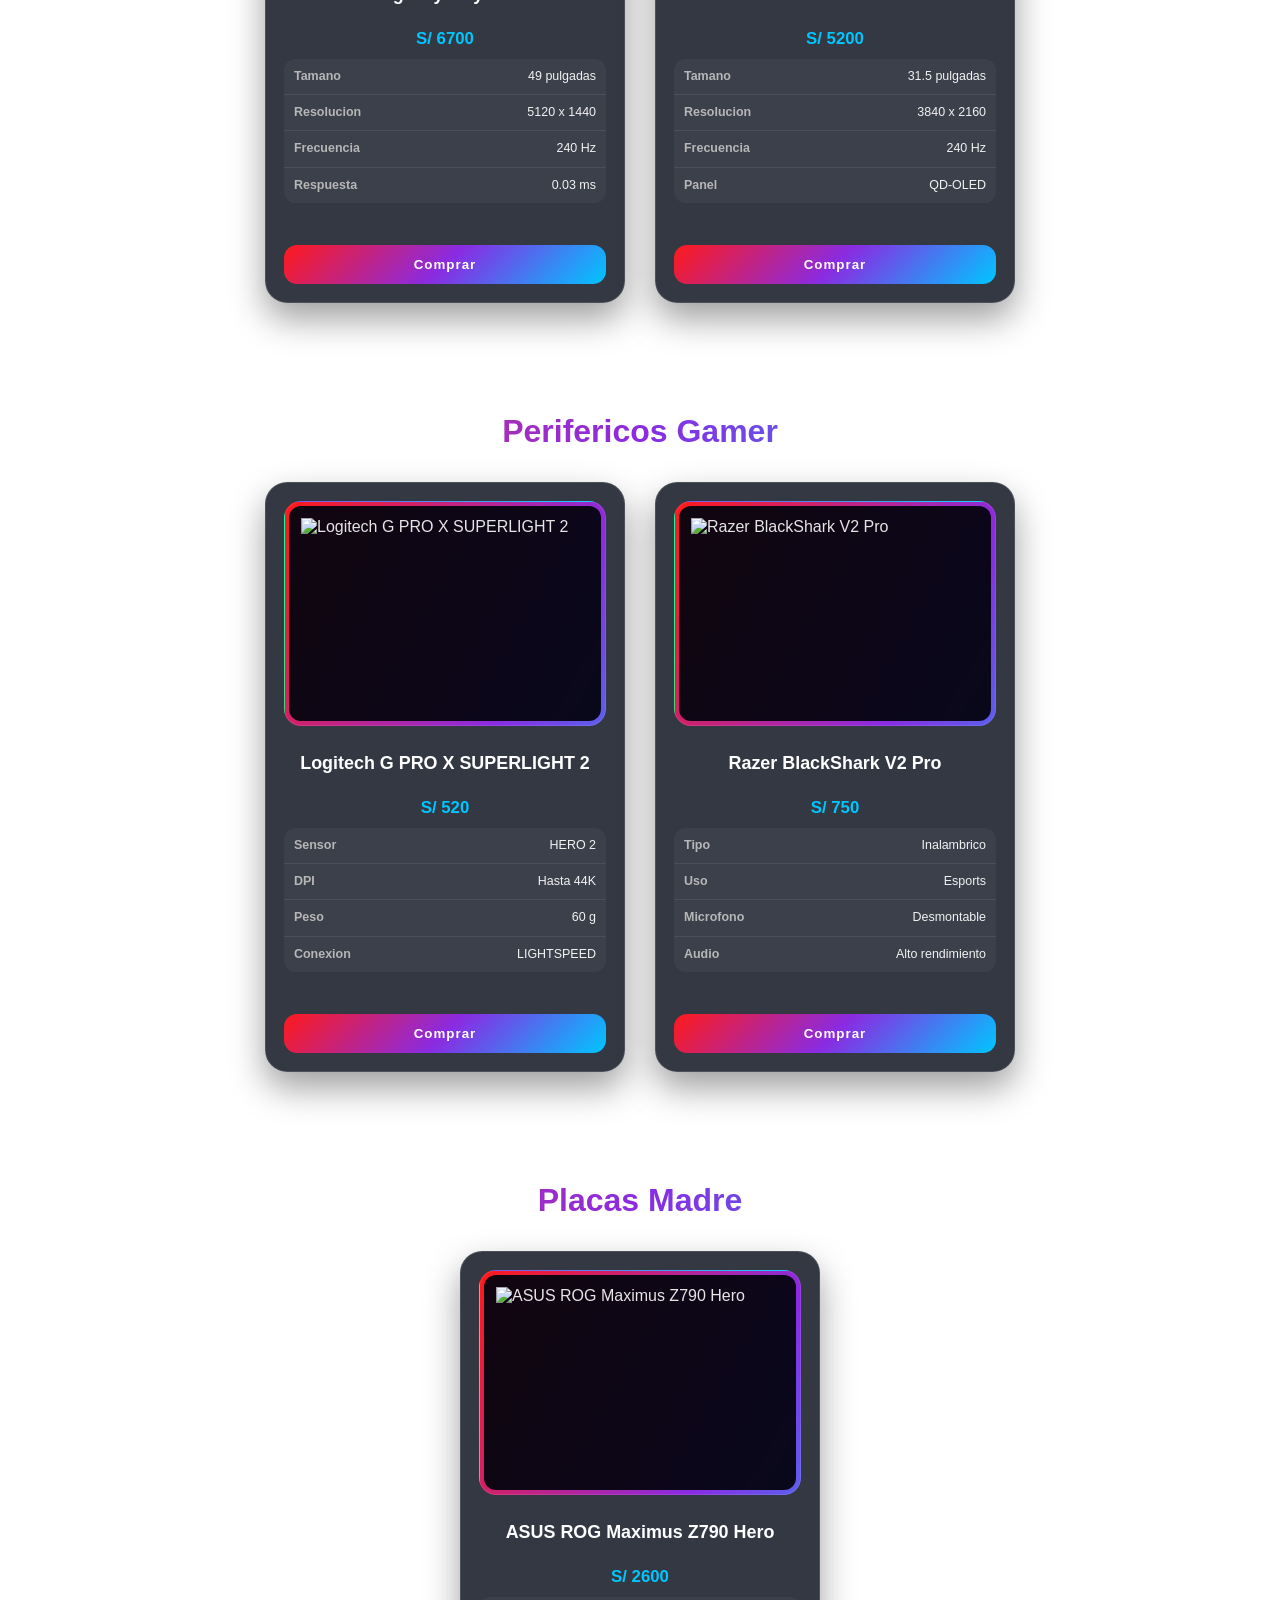
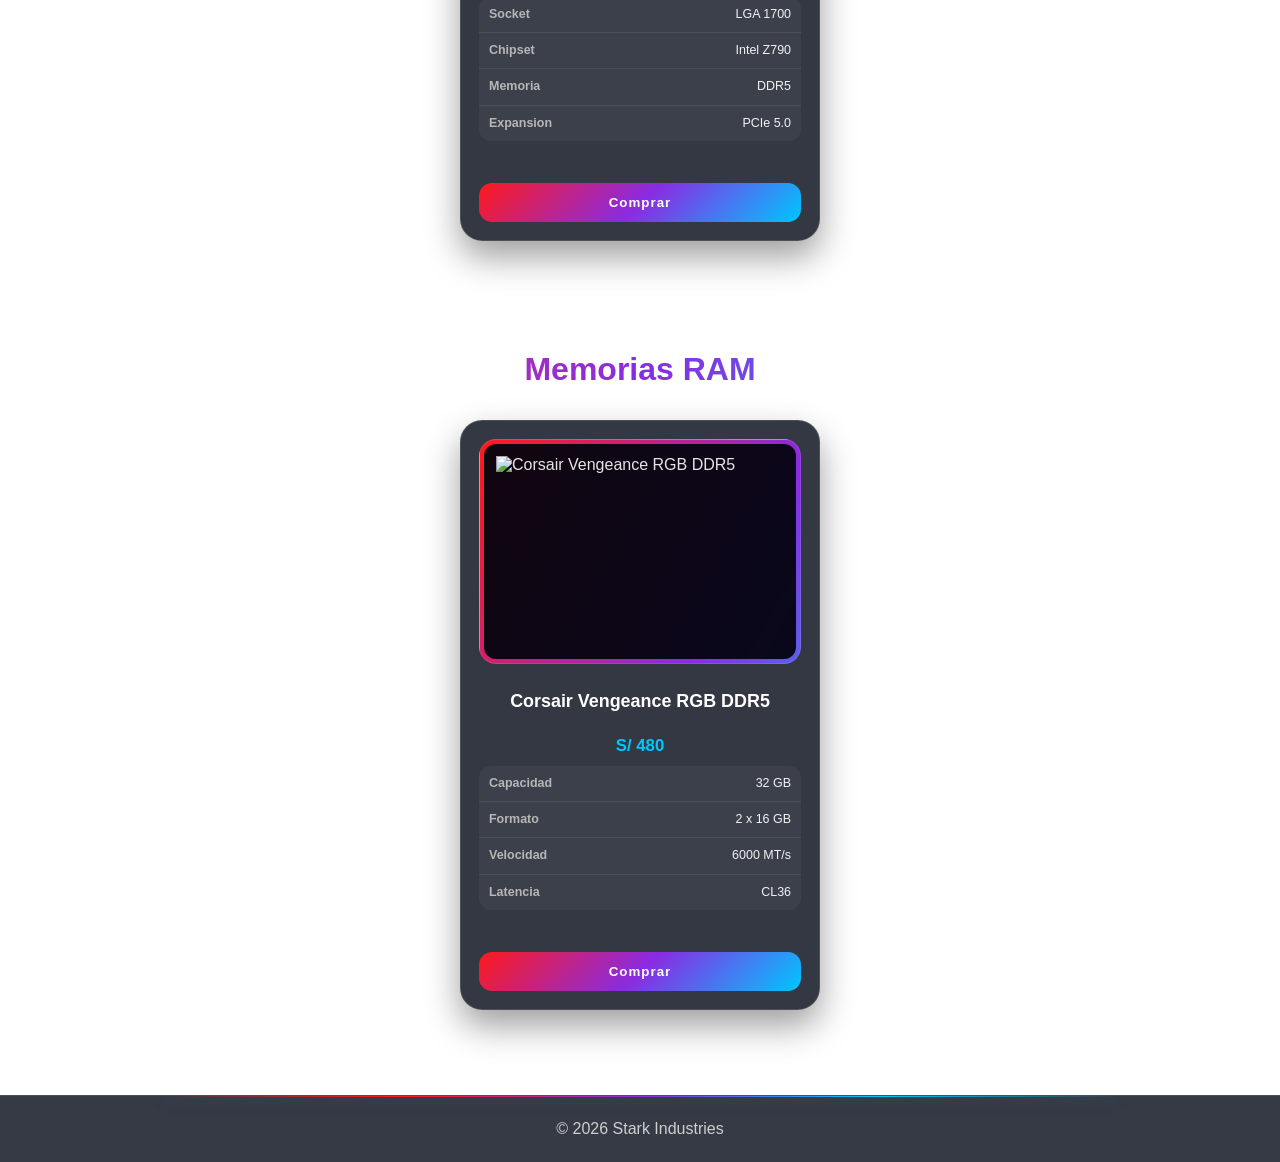
==== commit e13f29da: "Enhance navigation with mega-dropdown for products Added menu for product categories and updated the" ====
--- a/tienda.html
+++ b/tienda.html
@@ -15,16 +15,43 @@
     <header class="header" id="header">
         <h1>AVENGERS</h1>
 
-        <nav class="navbar" aria-label="Menu principal">
-            <a href="#inicio">Inicio</a>
-            <a href="#procesadores">Procesadores</a>
-            <a href="#graficas">Graficas</a>
-            <a href="#laptops">Laptops</a>
-            <a href="#monitores">Monitores</a>
-            <a href="#perifericos">Perifericos</a>
-            <a href="#placas">Placas Madre</a>
-            <a href="#ram">RAM</a>
-        </nav>
+<nav class="navbar" aria-label="Menu principal">
+
+    <a href="#inicio">Inicio</a>
+
+    <div class="mega-dropdown">
+
+        <a href="#">
+            Productos ▼
+        </a>
+
+        <div class="mega-menu">
+
+            <h3>PRODUCTOS GAMER</h3>
+
+            <div class="mega-grid">
+
+                <a href="#procesadores">🖥 Procesadores</a>
+
+                <a href="#graficas">🎮 Graficas</a>
+
+                <a href="#laptops">💻 Laptops</a>
+
+                <a href="#monitores">🖥 Monitores</a>
+
+                <a href="#perifericos">⌨ Perifericos</a>
+
+                <a href="#placas">🔌 Placas Madre</a>
+
+                <a href="#ram">⚡ Memorias RAM</a>
+
+            </div>
+
+        </div>
+
+    </div>
+
+</nav>
 
         <button id="modoToggle" class="modo-btn" type="button">Modo claro</button>
     </header>
--- a/tienda.css
+++ b/tienda.css
@@ -21,6 +21,31 @@
     background-size: cover;
     background-position: center;
     background-attachment: fixed;
+}
+
+
+/* EFECTO EXTRA: LINEAS DIAGONALES TIPO ROG */
+body::before {
+    content: "";
+    position: fixed;
+    inset: 0;
+    pointer-events: none;
+    z-index: -1;
+
+    background-image:
+        linear-gradient(
+            135deg,
+            rgba(255, 255, 255, 0.035) 25%,
+            transparent 25%,
+            transparent 50%,
+            rgba(255, 255, 255, 0.035) 50%,
+            rgba(255, 255, 255, 0.035) 75%,
+            transparent 75%,
+            transparent
+        );
+
+    background-size: 42px 42px;
+    opacity: 0.32;
 }
 
 /* HEADER */
@@ -64,6 +89,10 @@
     color: transparent;
 
     white-space: nowrap;
+
+    text-shadow:
+        0 0 10px rgba(255, 26, 26, 0.4),
+        0 0 20px rgba(0, 198, 255, 0.3);
 }
 
 .header nav {
@@ -193,6 +222,7 @@
 /* CARD */
 
 .card {
+    position: relative;
     height: 590px;
     width: 100%;
 
@@ -219,6 +249,28 @@
     transform: translateY(-6px);
     border-color: rgba(0, 198, 255, 0.3);
     box-shadow: 0 22px 45px rgba(0, 0, 0, 0.5);
+}
+
+
+.card::before {
+    content: "";
+    position: absolute;
+    inset: 0;
+    border-radius: 22px;
+    padding: 1px;
+    background: linear-gradient(135deg, rgba(255, 26, 26, 0.35), rgba(0, 198, 255, 0.25), rgba(138, 43, 226, 0.35));
+    -webkit-mask:
+        linear-gradient(#fff 0 0) content-box,
+        linear-gradient(#fff 0 0);
+    -webkit-mask-composite: xor;
+    mask-composite: exclude;
+    opacity: 0;
+    transition: opacity 0.3s ease;
+    pointer-events: none;
+}
+
+.card:hover::before {
+    opacity: 1;
 }
 
 /* =============================================
@@ -400,8 +452,12 @@
 }
 
 .card button:hover {
-    transform: translateY(-2px);
-    box-shadow: 0 0 12px rgba(0, 198, 255, 0.3);
+    transform: translateY(-2px) scale(1.02);
+    filter: brightness(1.1);
+    box-shadow:
+        0 0 12px rgba(255, 26, 26, 0.35),
+        0 0 22px rgba(0, 198, 255, 0.35),
+        0 0 32px rgba(138, 43, 226, 0.28);
 }
 
 /* =============================================
@@ -523,6 +579,10 @@
     color: white;
 }
 
+body.light::before {
+    opacity: 0.16;
+}
+
 /* RESPONSIVE */
 @media(max-width: 900px) {
     .header {
@@ -574,4 +634,318 @@
     .header nav a {
         font-size: 0.85rem;
     }
-}+}
+
+/* =====================================================
+   MEJORAS VISUALES EXTRA - FUTURISTA GAMER
+   ===================================================== */
+
+/* Particulas flotantes de fondo */
+body::after {
+    content: "";
+    position: fixed;
+    inset: 0;
+    pointer-events: none;
+    z-index: -1;
+
+    background-image:
+        radial-gradient(circle, rgba(0, 198, 255, 0.45) 1px, transparent 1px),
+        radial-gradient(circle, rgba(255, 26, 26, 0.35) 1px, transparent 1px),
+        radial-gradient(circle, rgba(138, 43, 226, 0.38) 1px, transparent 1px);
+
+    background-size: 90px 90px, 140px 140px, 210px 210px;
+    background-position: 0 0, 45px 70px, 120px 40px;
+    animation: particulasGamer 18s linear infinite;
+    opacity: 0.38;
+}
+
+/* Capa scanline tipo monitor gamer */
+.scanline,
+body .scanline {
+    position: fixed;
+    inset: 0;
+    pointer-events: none;
+    z-index: 999;
+    background: repeating-linear-gradient(
+        to bottom,
+        rgba(255, 255, 255, 0.035) 0px,
+        rgba(255, 255, 255, 0.035) 1px,
+        transparent 1px,
+        transparent 5px
+    );
+    mix-blend-mode: overlay;
+    opacity: 0.12;
+}
+
+/* Barra de busqueda y filtros futuristas */
+.barra-controles,
+.controles-productos {
+    max-width: 1100px;
+    margin: 0 auto 35px auto;
+    display: flex;
+    justify-content: center;
+    align-items: center;
+    gap: 16px;
+    flex-wrap: wrap;
+}
+
+.buscador,
+.filtro,
+.input-busqueda,
+.select-filtro {
+    min-width: 240px;
+    padding: 13px 17px;
+    border-radius: 14px;
+    border: 1px solid rgba(0, 198, 255, 0.35);
+    outline: none;
+    color: #ffffff;
+    background: rgba(8, 14, 28, 0.82);
+    backdrop-filter: blur(10px);
+    -webkit-backdrop-filter: blur(10px);
+    box-shadow: inset 0 0 12px rgba(0, 198, 255, 0.08),
+                0 0 18px rgba(0, 198, 255, 0.08);
+    transition: 0.25s ease;
+}
+
+.buscador::placeholder,
+.input-busqueda::placeholder {
+    color: rgba(229, 229, 229, 0.65);
+}
+
+.buscador:focus,
+.filtro:focus,
+.input-busqueda:focus,
+.select-filtro:focus {
+    border-color: rgba(255, 26, 26, 0.65);
+    box-shadow: 0 0 12px rgba(255, 26, 26, 0.22),
+                0 0 25px rgba(0, 198, 255, 0.22);
+    transform: translateY(-2px);
+}
+
+/* Etiquetas gamer para ofertas o novedades */
+.badge,
+.badge-gamer,
+.oferta,
+.nuevo,
+.hot-sale {
+    position: absolute;
+    top: 18px;
+    left: 18px;
+    z-index: 5;
+    padding: 7px 12px;
+    border-radius: 999px;
+    font-size: 0.68rem;
+    font-weight: 700;
+    letter-spacing: 1px;
+    color: #ffffff;
+    background: linear-gradient(135deg, #ff1a1a, #8a2be2, #00c6ff);
+    box-shadow: 0 0 14px rgba(255, 26, 26, 0.35),
+                0 0 22px rgba(0, 198, 255, 0.25);
+    animation: pulsoBadge 1.9s ease-in-out infinite;
+}
+
+.card:nth-child(2n) .badge,
+.card:nth-child(2n) .badge-gamer,
+.card:nth-child(2n) .oferta,
+.card:nth-child(2n) .nuevo,
+.card:nth-child(2n) .hot-sale {
+    background: linear-gradient(135deg, #00c6ff, #8a2be2, #00ff88);
+}
+
+/* Efecto holograma en imagenes */
+.img-container::after {
+    content: "";
+    position: absolute;
+    top: -120%;
+    left: -80%;
+    width: 70%;
+    height: 260%;
+    background: linear-gradient(
+        120deg,
+        transparent,
+        rgba(255, 255, 255, 0.34),
+        rgba(0, 198, 255, 0.22),
+        transparent
+    );
+    transform: rotate(25deg);
+    transition: 0.55s ease;
+    pointer-events: none;
+}
+
+.img-container:hover::after {
+    left: 135%;
+}
+
+/* Boton comprar con pulso gamer suave */
+.card button {
+    position: relative;
+    overflow: hidden;
+    animation: pulsoBoton 2.7s ease-in-out infinite;
+}
+
+.card button::before {
+    content: "";
+    position: absolute;
+    top: 0;
+    left: -120%;
+    width: 60%;
+    height: 100%;
+    background: linear-gradient(90deg, transparent, rgba(255, 255, 255, 0.35), transparent);
+    transform: skewX(-22deg);
+    transition: 0.45s ease;
+}
+
+.card button:hover::before {
+    left: 130%;
+}
+
+/* Seccion de marcas estilo neon */
+.marcas,
+.brands {
+    padding: 40px 42px;
+    display: flex;
+    justify-content: center;
+    align-items: center;
+    gap: 18px;
+    flex-wrap: wrap;
+}
+
+.marca,
+.brand-item {
+    padding: 14px 22px;
+    border-radius: 15px;
+    color: #e5e5e5;
+    background: rgba(255, 255, 255, 0.055);
+    border: 1px solid rgba(255, 255, 255, 0.12);
+    box-shadow: 0 0 16px rgba(0, 198, 255, 0.08);
+    letter-spacing: 1px;
+    transition: 0.25s ease;
+}
+
+.marca:hover,
+.brand-item:hover {
+    color: #00c6ff;
+    transform: translateY(-4px);
+    border-color: rgba(0, 198, 255, 0.42);
+    box-shadow: 0 0 18px rgba(0, 198, 255, 0.22),
+                0 0 28px rgba(138, 43, 226, 0.18);
+}
+
+/* Footer mas profesional */
+.footer {
+    position: relative;
+    overflow: hidden;
+}
+
+.footer::before {
+    content: "";
+    position: absolute;
+    top: 0;
+    left: 50%;
+    transform: translateX(-50%);
+    width: 75%;
+    height: 1px;
+    background: linear-gradient(90deg, transparent, #ff1a1a, #8a2be2, #00c6ff, transparent);
+    box-shadow: 0 0 18px rgba(0, 198, 255, 0.45);
+}
+
+.footer-redes,
+.footer-info,
+.footer-links {
+    margin-top: 14px;
+    display: flex;
+    justify-content: center;
+    align-items: center;
+    gap: 16px;
+    flex-wrap: wrap;
+}
+
+.footer a,
+.footer-redes a,
+.footer-links a {
+    color: #00c6ff;
+    text-decoration: none;
+    transition: 0.25s ease;
+}
+
+.footer a:hover,
+.footer-redes a:hover,
+.footer-links a:hover {
+    color: #ff3b3b;
+    text-shadow: 0 0 10px rgba(255, 26, 26, 0.45);
+}
+
+/* Modo claro adaptado */
+body.light::after {
+    opacity: 0.18;
+}
+
+body.light .buscador,
+body.light .filtro,
+body.light .input-busqueda,
+body.light .select-filtro {
+    color: #111;
+    background: rgba(255, 255, 255, 0.88);
+    border-color: rgba(0, 0, 0, 0.12);
+}
+
+body.light .marca,
+body.light .brand-item {
+    color: #111;
+    background: rgba(255, 255, 255, 0.82);
+    border-color: rgba(0, 0, 0, 0.08);
+}
+
+/* Animaciones extra */
+@keyframes particulasGamer {
+    0% {
+        background-position: 0 0, 45px 70px, 120px 40px;
+    }
+
+    100% {
+        background-position: 220px 220px, 265px 290px, 340px 260px;
+    }
+}
+
+@keyframes pulsoBadge {
+    0%, 100% {
+        transform: scale(1);
+        filter: brightness(1);
+    }
+
+    50% {
+        transform: scale(1.05);
+        filter: brightness(1.22);
+    }
+}
+
+@keyframes pulsoBoton {
+    0%, 100% {
+        box-shadow: 0 0 0 rgba(0, 198, 255, 0);
+    }
+
+    50% {
+        box-shadow: 0 0 15px rgba(0, 198, 255, 0.18),
+                    0 0 25px rgba(255, 26, 26, 0.12);
+    }
+}
+
+@media(max-width: 600px) {
+    .buscador,
+    .filtro,
+    .input-busqueda,
+    .select-filtro {
+        width: 100%;
+        min-width: 100%;
+    }
+
+    .barra-controles,
+    .controles-productos {
+        padding: 0 20px;
+    }
+
+    .marcas,
+    .brands {
+        padding: 32px 20px;
+    }
+}
